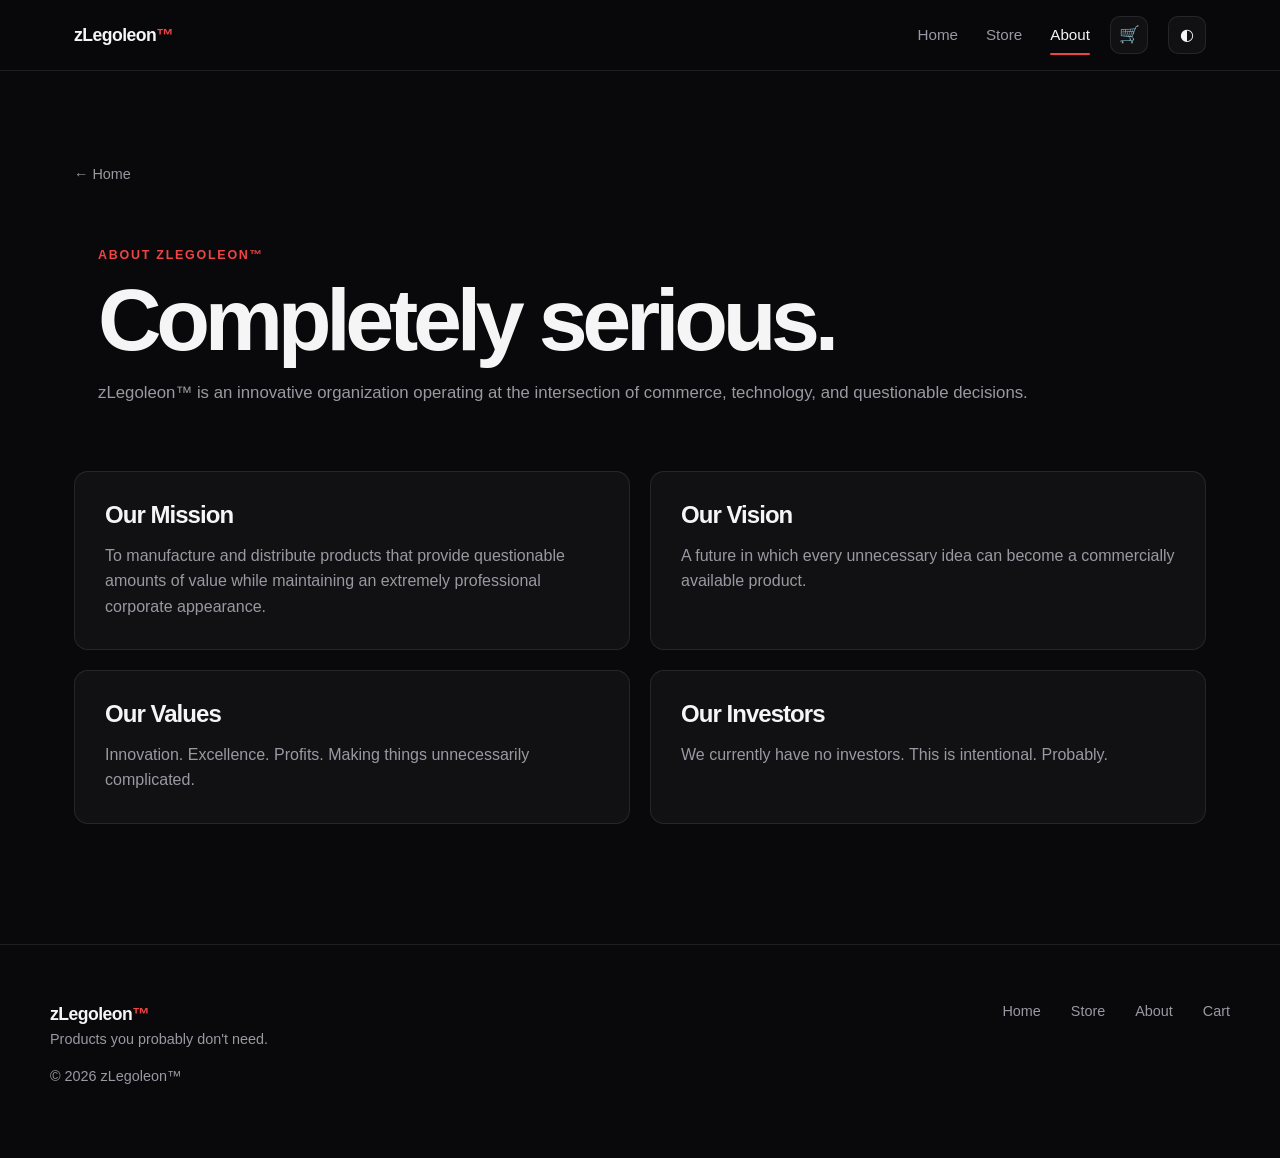
==== about/index.html @ 4380695a "uhhhh stuff" ====
<!DOCTYPE html>
<html lang="en">

<head>

    <meta charset="UTF-8">

    <meta
            name="viewport"
            content="width=device-width, initial-scale=1.0"
    >

    <title>About — zLegoleon™</title>

    <link
            rel="stylesheet"
            href="../style.css"
    >

</head>


<body>

<!-- Central navigation -->
<div id="site-nav"></div>


<main class="page">

    <a
            href="../"
            class="back-link"
    >
        ← Home
    </a>


    <header class="page-header">

        <p class="eyebrow">
            About zLegoleon™
        </p>

        <h1>
            Completely serious.
        </h1>

        <p class="page-description">
            zLegoleon™ is an innovative organization
            operating at the intersection of commerce,
            technology, and questionable decisions.
        </p>

    </header>


    <div class="about-grid">


        <div class="about-card">

            <h2>
                Our Mission
            </h2>

            <p>
                To manufacture and distribute products
                that provide questionable amounts of value
                while maintaining an extremely professional
                corporate appearance.
            </p>

        </div>


        <div class="about-card">

            <h2>
                Our Vision
            </h2>

            <p>
                A future in which every unnecessary idea
                can become a commercially available product.
            </p>

        </div>


        <div class="about-card">

            <h2>
                Our Values
            </h2>

            <p>
                Innovation. Excellence. Profits.
                Making things unnecessarily complicated.
            </p>

        </div>


        <div class="about-card">

            <h2>
                Our Investors
            </h2>

            <p>
                We currently have no investors.
                This is intentional.
                Probably.
            </p>

        </div>


    </div>

</main>


<!-- Central footer -->
<div id="site-footer"></div>


<script src="../script.js"></script>
<script src="../products.js"></script>
<script src="../store.js"></script>

</body>
</html>
---- style.css ----
/* =========================================================
    ZLEGOLEON™ GLOBAL STYLES
    ========================================================= */

 :root {
     --background: #09090b;
     --surface: #111113;
     --surface-light: #19191d;

     --text: #f5f5f5;
     --muted: #9999a3;

     --border: rgba(255, 255, 255, 0.09);

     --accent: #ef4444;
     --accent-light: #f87171;
     --accent-dark: #b91c1c;

     --accent-glow: rgba(239, 68, 68, 0.16);

     --nav-background: rgba(9, 9, 11, 0.82);

     --max-width: 1180px;

     --radius-small: 8px;
     --radius-medium: 14px;
     --radius-large: 22px;
 }


 /* LIGHT MODE */

 body.light {
     --background: #f7f7f8;
     --surface: #ffffff;
     --surface-light: #eeeeef;

     --text: #111113;
     --muted: #66666e;

     --border: rgba(0, 0, 0, 0.1);

     --nav-background: rgba(247, 247, 248, 0.86);
 }


 /* RESET */

 * {
     box-sizing: border-box;
 }

 html {
     scroll-behavior: smooth;
 }

 body {
     margin: 0;

     background: var(--background);
     color: var(--text);

     font-family:
         -apple-system,
         BlinkMacSystemFont,
         "Segoe UI",
         Roboto,
         Helvetica,
         Arial,
         sans-serif;

     line-height: 1.6;

     transition:
         background 0.2s ease,
         color 0.2s ease;
 }

 a {
     color: inherit;
     text-decoration: none;
 }

 button,
 input {
     font: inherit;
 }


 /* =========================================================
    NAVIGATION
    ========================================================= */

 .navbar {
     position: sticky;
     top: 0;
     z-index: 1000;

     background: var(--nav-background);

     backdrop-filter: blur(16px);
     -webkit-backdrop-filter: blur(16px);

     border-bottom: 1px solid var(--border);
 }

 .nav-container {
     max-width: var(--max-width);
     height: 70px;

     margin: auto;
     padding: 0 24px;

     display: flex;
     align-items: center;
     justify-content: space-between;
 }

 .logo {
     font-size: 1.1rem;
     font-weight: 800;
     letter-spacing: -0.03em;
 }

 .logo span {
     color: var(--accent);
 }

 .nav-right {
     display: flex;
     align-items: center;
     gap: 20px;
 }

 .nav-links {
     display: flex;
     align-items: center;
     gap: 28px;
 }

 .nav-links a {
     position: relative;

     color: var(--muted);

     font-size: 0.95rem;
     font-weight: 500;

     transition: color 0.2s ease;
 }

 .nav-links a:hover {
     color: var(--text);
 }

 .nav-links a.active {
     color: var(--text);
 }

 .nav-links a.active::after {
     content: "";

     position: absolute;
     left: 0;
     right: 0;
     bottom: -8px;

     height: 2px;

     background: var(--accent);
     border-radius: 999px;
 }


 /* CART */

 .cart-button {
     position: relative;

     width: 38px;
     height: 38px;

     display: flex;
     align-items: center;
     justify-content: center;

     border: 1px solid var(--border);
     border-radius: 10px;

     background: var(--surface);

     font-size: 1.05rem;

     transition:
         border-color 0.2s ease,
         transform 0.2s ease;
 }

 .cart-button:hover {
     border-color: var(--accent);
     transform: translateY(-1px);
 }

 .cart-count {
     position: absolute;

     top: -6px;
     right: -6px;

     min-width: 18px;
     height: 18px;

     padding: 0 5px;

     display: flex;
     align-items: center;
     justify-content: center;

     background: var(--accent);
     color: white;

     border-radius: 999px;

     font-size: 0.68rem;
     font-weight: 800;
 }

 .cart-count.hidden {
     display: none;
 }


 /* THEME */

 .theme-button {
     width: 38px;
     height: 38px;

     display: flex;
     align-items: center;
     justify-content: center;

     border: 1px solid var(--border);
     border-radius: 10px;

     background: var(--surface);
     color: var(--text);

     cursor: pointer;

     transition:
         border-color 0.2s ease,
         transform 0.2s ease;
 }

 .theme-button:hover {
     border-color: var(--accent);
     transform: translateY(-1px);
 }


 /* MOBILE MENU */

 .menu-button {
     display: none;

     width: 38px;
     height: 38px;

     border: 1px solid var(--border);
     border-radius: 10px;

     background: var(--surface);
     color: var(--text);

     cursor: pointer;
 }


 /* =========================================================
    GENERAL
    ========================================================= */

 main {
     min-height: 70vh;
 }

 .section {
     max-width: var(--max-width);

     margin: auto;
     padding: 110px 24px;
 }

 .eyebrow {
     margin: 0 0 12px;

     color: var(--accent);

     font-size: 0.78rem;
     font-weight: 800;

     text-transform: uppercase;
     letter-spacing: 0.14em;
 }

 h1,
 h2,
 h3,
 p {
     margin-top: 0;
 }

 h2 {
     margin-bottom: 0;

     font-size: clamp(2rem, 4vw, 3.2rem);

     line-height: 1.05;
     letter-spacing: -0.04em;
 }

 .text-link {
     color: var(--accent-light);

     font-weight: 600;

     transition: color 0.2s ease;
 }

 .text-link:hover {
     color: var(--accent);
 }


 /* =========================================================
    BUTTONS
    ========================================================= */

 .button {
     display: inline-flex;
     align-items: center;
     justify-content: center;

     min-height: 46px;

     padding: 0 22px;

     border-radius: 10px;

     font-size: 0.92rem;
     font-weight: 700;

     transition:
         transform 0.2s ease,
         background 0.2s ease,
         border-color 0.2s ease;
 }

 .button:hover {
     transform: translateY(-2px);
 }

 .button-primary {
     background: var(--accent);
     color: white;
 }

 .button-primary:hover {
     background: var(--accent-light);
 }

 .button-secondary {
     border: 1px solid var(--border);
     background: var(--surface);
 }

 .button-secondary:hover {
     border-color: var(--accent);
 }


 /* =========================================================
    HOMEPAGE HERO
    ========================================================= */

 .hero {
     min-height: 650px;

     display: flex;
     align-items: center;

     border-bottom: 1px solid var(--border);

     background:
         radial-gradient(
             circle at 75% 35%,
             var(--accent-glow),
             transparent 35%
         );
 }

 .hero-content {
     width: min(var(--max-width), 100%);

     margin: auto;
     padding: 100px 24px;
 }

 .hero h1 {
     max-width: 800px;

     margin: 0 0 28px;

     font-size: clamp(3.5rem, 8vw, 7rem);

     line-height: 0.95;
     letter-spacing: -0.065em;
 }

 .hero h1 span {
     color: var(--accent);
 }

 .hero-description {
     max-width: 600px;

     margin-bottom: 34px;

     color: var(--muted);

     font-size: 1.1rem;
 }

 .hero-buttons {
     display: flex;
     gap: 12px;
     flex-wrap: wrap;
 }


 /* =========================================================
    SECTION HEADERS
    ========================================================= */

 .section-header {
     margin-bottom: 45px;

     display: flex;
     align-items: end;
     justify-content: space-between;
     gap: 30px;
 }


 /* =========================================================
    PRODUCT CARDS
    ========================================================= */

 .product-grid {
     display: grid;

     grid-template-columns:
         repeat(2, minmax(0, 1fr));

     gap: 22px;
 }

 .product-card {
     overflow: hidden;

     border: 1px solid var(--border);
     border-radius: var(--radius-large);

     background: var(--surface);

     transition:
         transform 0.25s ease,
         border-color 0.25s ease;
 }

 .product-card:hover {
     transform: translateY(-5px);
     border-color: rgba(239, 68, 68, 0.4);
 }

 .product-card-image {
     height: 330px;

     display: flex;
     align-items: center;
     justify-content: center;

     padding: 35px;

     background: var(--surface-light);
 }

 .product-card-image img {
     width: 100%;
     height: 100%;

     object-fit: contain;
 }

 .product-card-image.placeholder {
     color: var(--muted);

     font-size: 5rem;
     font-weight: 800;
 }

 .product-card-content {
     padding: 26px;
 }

 .product-category {
     margin-bottom: 8px;

     color: var(--accent);

     font-size: 0.75rem;
     font-weight: 800;

     text-transform: uppercase;
     letter-spacing: 0.1em;
 }

 .product-card h3 {
     margin-bottom: 10px;

     font-size: 1.45rem;
     letter-spacing: -0.025em;
 }

 .product-card p:not(.product-category) {
     margin-bottom: 25px;

     color: var(--muted);
 }

 .product-card-bottom {
     display: flex;
     align-items: center;
     justify-content: space-between;
 }

 .product-price-small {
     font-weight: 800;
 }

 .product-arrow {
     color: var(--accent);

     font-size: 1.3rem;
 }

 .product-card-disabled {
     opacity: 0.65;
 }

 .product-card-disabled:hover {
     transform: none;
 }


 /* =========================================================
    CTA
    ========================================================= */

 .cta-section {
     margin: 0 24px;

     padding: 110px 30px;

     border: 1px solid var(--border);
     border-radius: var(--radius-large);

     background:
         radial-gradient(
             circle at center,
             var(--accent-glow),
             transparent 55%
         );

     text-align: center;
 }

 .cta-content {
     max-width: 700px;
     margin: auto;
 }

 .cta-content h2 {
     margin-bottom: 22px;
 }

 .cta-content > p:not(.eyebrow) {
     margin-bottom: 30px;

     color: var(--muted);
 }


 /* =========================================================
    INFO
    ========================================================= */

 .info-section {
     padding-top: 160px;
     padding-bottom: 160px;
 }

 .info-grid {
     display: grid;

     grid-template-columns:
         1fr 1fr;

     gap: 80px;
 }

 .info-text {
     color: var(--muted);

     font-size: 1.05rem;
 }

 .info-text p {
     margin-bottom: 25px;
 }


 /* =========================================================
    FOOTER
    ========================================================= */

 .footer {
     border-top: 1px solid var(--border);

     padding: 55px 24px;
 }

 .footer-container {
     max-width: var(--max-width);

     margin: auto;

     display: flex;
     justify-content: space-between;
     gap: 40px;
 }

 .footer-brand {
     max-width: 350px;
 }

 .footer-brand p {
     color: var(--muted);
     font-size: 0.9rem;
 }

 .footer-links {
     display: flex;
     gap: 30px;
 }

 .footer-links a {
     color: var(--muted);
     font-size: 0.9rem;
 }

 .footer-links a:hover {
     color: var(--text);
 }


 /* =========================================================
    GENERIC SUBPAGES
    ========================================================= */

 .page {
     max-width: var(--max-width);

     margin: auto;

     padding: 90px 24px 120px;
 }

 .page-header {
     max-width: 750px;

     margin-bottom: 65px;
 }

 .page-header h1 {
     margin-bottom: 18px;

     font-size: clamp(3rem, 7vw, 5.5rem);

     line-height: 0.95;
     letter-spacing: -0.06em;
 }

 .page-description {
     color: var(--muted);

     font-size: 1.05rem;
 }

 .back-link {
     display: inline-block;

     margin-bottom: 30px;

     color: var(--muted);
     font-size: 0.9rem;
 }

 .back-link:hover {
     color: var(--text);
 }


 /* =========================================================
    STORE
    ========================================================= */

 .store-section {
     margin-bottom: 90px;
 }

 .store-section-header {
     margin-bottom: 35px;
 }

 .store-section-header h2 {
     font-size: 2rem;
 }


 /* =========================================================
    PRODUCT PAGE
    ========================================================= */

 .product-page {
     max-width: var(--max-width);

     margin: auto;

     padding: 70px 24px 120px;
 }

 .product-layout {
     display: grid;

     grid-template-columns:
         minmax(0, 1.1fr)
         minmax(0, 0.9fr);

     gap: 70px;

     align-items: start;
 }

 .product-main-image {
     min-height: 560px;

     display: flex;
     align-items: center;
     justify-content: center;

     padding: 50px;

     border: 1px solid var(--border);
     border-radius: var(--radius-large);

     background: var(--surface);
 }

 .product-main-image img {
     width: 100%;
     height: 100%;

     max-height: 500px;

     object-fit: contain;
 }

 .product-image-placeholder {
     color: var(--muted);

     font-size: 4rem;
     font-weight: 800;
 }

 .product-details h1 {
     margin-bottom: 15px;

     font-size: clamp(2.8rem, 6vw, 5rem);

     line-height: 0.95;
     letter-spacing: -0.06em;
 }

 .product-description {
     margin-bottom: 25px;

     color: var(--muted);
 }

 .product-price {
     margin-bottom: 35px;

     font-size: 1.7rem;
     font-weight: 800;
 }

 .purchase-box {
     padding: 22px;

     border: 1px solid var(--border);
     border-radius: var(--radius-medium);

     background: var(--surface);
 }

 .quantity-label {
     display: block;

     margin-bottom: 10px;

     font-size: 0.8rem;
     font-weight: 700;

     text-transform: uppercase;
     letter-spacing: 0.08em;
 }

 .quantity-control {
     display: flex;

     width: fit-content;

     margin-bottom: 15px;

     border: 1px solid var(--border);
     border-radius: 9px;

     overflow: hidden;
 }

 .quantity-control button {
     width: 40px;
     height: 40px;

     border: 0;

     background: var(--surface-light);
     color: var(--text);

     cursor: pointer;
 }

 .quantity-control button:hover {
     background: var(--accent);
     color: white;
 }

 .quantity-control span {
     min-width: 45px;

     display: flex;
     align-items: center;
     justify-content: center;

     font-weight: 700;
 }

 .add-cart-button {
     width: 100%;

     min-height: 48px;

     border: 0;
     border-radius: 9px;

     background: var(--accent);
     color: white;

     font-weight: 800;

     cursor: pointer;

     transition:
         background 0.2s ease,
         transform 0.2s ease;
 }

 .add-cart-button:hover {
     background: var(--accent-light);
     transform: translateY(-1px);
 }

 .cart-message {
     min-height: 22px;

     margin-top: 12px;

     color: var(--accent-light);

     font-size: 0.85rem;
     text-align: center;
 }

 .product-meta {
     margin-top: 35px;

     padding-top: 25px;

     border-top: 1px solid var(--border);

     color: var(--muted);

     font-size: 0.85rem;
 }


 /* =========================================================
    CART
    ========================================================= */

 .cart-page {
     max-width: var(--max-width);

     margin: auto;

     padding: 80px 24px 120px;
 }

 .cart-layout {
     display: grid;

     grid-template-columns:
         minmax(0, 1fr)
         350px;

     gap: 30px;

     align-items: start;
 }

 .cart-items {
     display: flex;
     flex-direction: column;

     gap: 15px;
 }

 .cart-item {
     display: grid;

     grid-template-columns: 100px 1fr auto;

     gap: 20px;

     align-items: center;

     padding: 18px;

     border: 1px solid var(--border);
     border-radius: var(--radius-medium);

     background: var(--surface);
 }

 .cart-item-image {
     width: 100px;
     height: 100px;

     padding: 10px;

     border-radius: 10px;

     background: var(--surface-light);
 }

 .cart-item-image img {
     width: 100%;
     height: 100%;

     object-fit: contain;
 }

 .cart-item-info h3 {
     margin-bottom: 5px;
 }

 .cart-item-info p {
     margin: 0;

     color: var(--muted);
     font-size: 0.85rem;
 }

 .cart-quantity {
     display: flex;
     align-items: center;

     gap: 8px;

     margin-top: 12px;
 }

 .cart-quantity button {
     width: 28px;
     height: 28px;

     border: 1px solid var(--border);
     border-radius: 6px;

     background: var(--surface-light);
     color: var(--text);

     cursor: pointer;
 }

 .remove-item {
     margin-top: 8px;

     border: 0;

     background: none;
     color: var(--muted);

     font-size: 0.8rem;

     cursor: pointer;
 }

 .remove-item:hover {
     color: var(--accent);
 }

 .cart-item-total {
     font-weight: 800;
 }


 /* CART SUMMARY */

 .cart-summary {
     position: sticky;
     top: 95px;

     padding: 25px;

     border: 1px solid var(--border);
     border-radius: var(--radius-medium);

     background: var(--surface);
 }

 .cart-summary h2 {
     margin-bottom: 25px;

     font-size: 1.5rem;
 }

 .summary-row {
     display: flex;
     justify-content: space-between;

     margin-bottom: 12px;

     color: var(--muted);
 }

 .summary-total {
     display: flex;
     justify-content: space-between;

     margin-top: 20px;
     padding-top: 20px;

     border-top: 1px solid var(--border);

     font-size: 1.15rem;
     font-weight: 800;
 }

 .checkout-button {
     width: 100%;

     margin-top: 25px;

     min-height: 48px;

     border: 0;
     border-radius: 9px;

     background: var(--accent);
     color: white;

     font-weight: 800;

     cursor: pointer;
 }

 .checkout-button:hover {
     background: var(--accent-light);
 }

 .empty-cart {
     padding: 70px 20px;

     border: 1px dashed var(--border);
     border-radius: var(--radius-medium);

     color: var(--muted);

     text-align: center;
 }


 /* =========================================================
    PAYMENT MODAL
    ========================================================= */

 .payment-overlay {
     position: fixed;

     inset: 0;
     z-index: 2000;

     display: none;
     align-items: center;
     justify-content: center;

     padding: 20px;

     background: rgba(0, 0, 0, 0.7);

     backdrop-filter: blur(8px);
 }

 .payment-overlay.open {
     display: flex;
 }

 .payment-modal {
     width: min(500px, 100%);

     max-height: 90vh;

     overflow-y: auto;

     border: 1px solid var(--border);
     border-radius: var(--radius-large);

     background: var(--surface);

     box-shadow: 0 30px 80px rgba(0, 0, 0, 0.4);
 }

 .payment-header {
     display: flex;
     align-items: center;
     justify-content: space-between;

     padding: 22px;

     border-bottom: 1px solid var(--border);
 }

 .payment-header h2 {
     font-size: 1.4rem;
 }

 .close-payment {
     width: 34px;
     height: 34px;

     border: 1px solid var(--border);
     border-radius: 8px;

     background: var(--surface-light);
     color: var(--text);

     cursor: pointer;
 }

 .payment-body {
     padding: 25px;
 }

 .payment-security {
     margin-bottom: 25px;
     padding: 12px;

     border: 1px solid var(--border);
     border-radius: 8px;

     color: var(--muted);

     font-size: 0.8rem;
 }

 .payment-form {
     display: flex;
     flex-direction: column;

     gap: 16px;
 }

 .payment-field {
     display: flex;
     flex-direction: column;

     gap: 6px;
 }

 .payment-field label {
     font-size: 0.8rem;
     font-weight: 700;
 }

 .payment-field input {
     width: 100%;

     height: 44px;

     padding: 0 12px;

     border: 1px solid var(--border);
     border-radius: 8px;

     outline: none;

     background: var(--surface-light);
     color: var(--text);
 }

 .payment-field input:focus {
     border-color: var(--accent);
 }

 .payment-row {
     display: grid;
     grid-template-columns: 1fr 1fr;

     gap: 12px;
 }

 .payment-submit {
     margin-top: 8px;

     min-height: 48px;

     border: 0;
     border-radius: 9px;

     background: var(--accent);
     color: white;

     font-weight: 800;

     cursor: pointer;
 }

 .payment-submit:hover {
     background: var(--accent-light);
 }


 /* =========================================================
    ABOUT
    ========================================================= */

 .about-grid {
     display: grid;

     grid-template-columns:
         repeat(2, minmax(0, 1fr));

     gap: 20px;
 }

 .about-card {
     padding: 30px;

     border: 1px solid var(--border);
     border-radius: var(--radius-medium);

     background: var(--surface);
 }

 .about-card h2 {
     margin-bottom: 15px;

     font-size: 1.5rem;
 }

 .about-card p {
     margin-bottom: 0;

     color: var(--muted);
 }


 /* =========================================================
    MOBILE
    ========================================================= */

 @media (max-width: 800px) {

     .nav-container {
         height: 62px;
     }

     .nav-links {
         position: absolute;

         top: 62px;
         left: 0;
         right: 0;

         display: none;
         flex-direction: column;
         align-items: stretch;

         padding: 15px 24px 25px;

         border-bottom: 1px solid var(--border);

         background: var(--background);
     }

     .nav-links.open {
         display: flex;
     }

     .nav-links a {
         padding: 10px 0;
     }

     .nav-links a.active::after {
         display: none;
     }

     .menu-button {
         display: flex;
         align-items: center;
         justify-content: center;
     }

     .nav-right {
         gap: 8px;
     }

     .hero {
         min-height: 560px;
     }

     .hero-content {
         padding-top: 80px;
         padding-bottom: 80px;
     }

     .hero h1 {
         font-size: clamp(3rem, 15vw, 5rem);
     }

     .section {
         padding-top: 80px;
         padding-bottom: 80px;
     }

     .section-header {
         align-items: start;
         flex-direction: column;
     }

     .product-grid {
         grid-template-columns: 1fr;
     }

     .info-grid {
         grid-template-columns: 1fr;
         gap: 35px;
     }

     .cta-section {
         margin: 0 14px;
         padding: 80px 22px;
     }

     .footer-container {
         flex-direction: column;
     }

     .footer-links {
         flex-wrap: wrap;
     }

     .product-layout {
         grid-template-columns: 1fr;
         gap: 40px;
     }

     .product-main-image {
         min-height: 350px;
     }

     .cart-layout {
         grid-template-columns: 1fr;
     }

     .cart-summary {
         position: static;
     }

     .cart-item {
         grid-template-columns: 75px 1fr;
     }

     .cart-item-image {
         width: 75px;
         height: 75px;
     }

     .cart-item-total {
         grid-column: 2;
     }

     .about-grid {
         grid-template-columns: 1fr;
     }
 }


/* =========================================================
   SUBPAGE HEADER ALIGNMENT
   ========================================================= */

/*
   Keep Store / Cart headings aligned with the page content,
   while giving them a little more breathing room from the top.
*/

.page-header {
    width: 100%;
    max-width: var(--max-width);

    margin-left: auto;
    margin-right: auto;

    padding-left: 24px;
    padding-right: 24px;
    padding-top: 30px;

    margin-bottom: 65px;
}


@media (max-width: 800px) {

    .page-header {
        padding-left: 20px;
        padding-right: 20px;
        padding-top: 20px;

        margin-bottom: 45px;
    }

}


@media (max-width: 500px) {

    .page-header {
        padding-left: 16px;
        padding-right: 16px;
    }

}

/* =========================================================
   FINAL CART BUTTON FIXES
   ========================================================= */

.checkout-button,
.cart-checkout-button {
    appearance: none;
    -webkit-appearance: none;
    border: 0 !important;
    outline: 0;
    box-shadow: none;
}

.checkout-button:focus,
.checkout-button:focus-visible,
.cart-checkout-button:focus,
.cart-checkout-button:focus-visible {
    outline: 0;
    box-shadow: none;
}

.remove-item {
    align-self: center;
    width: auto;
    min-width: 0;
    margin-top: 0;
    padding: 0;
    white-space: nowrap;
    line-height: 28px;
}
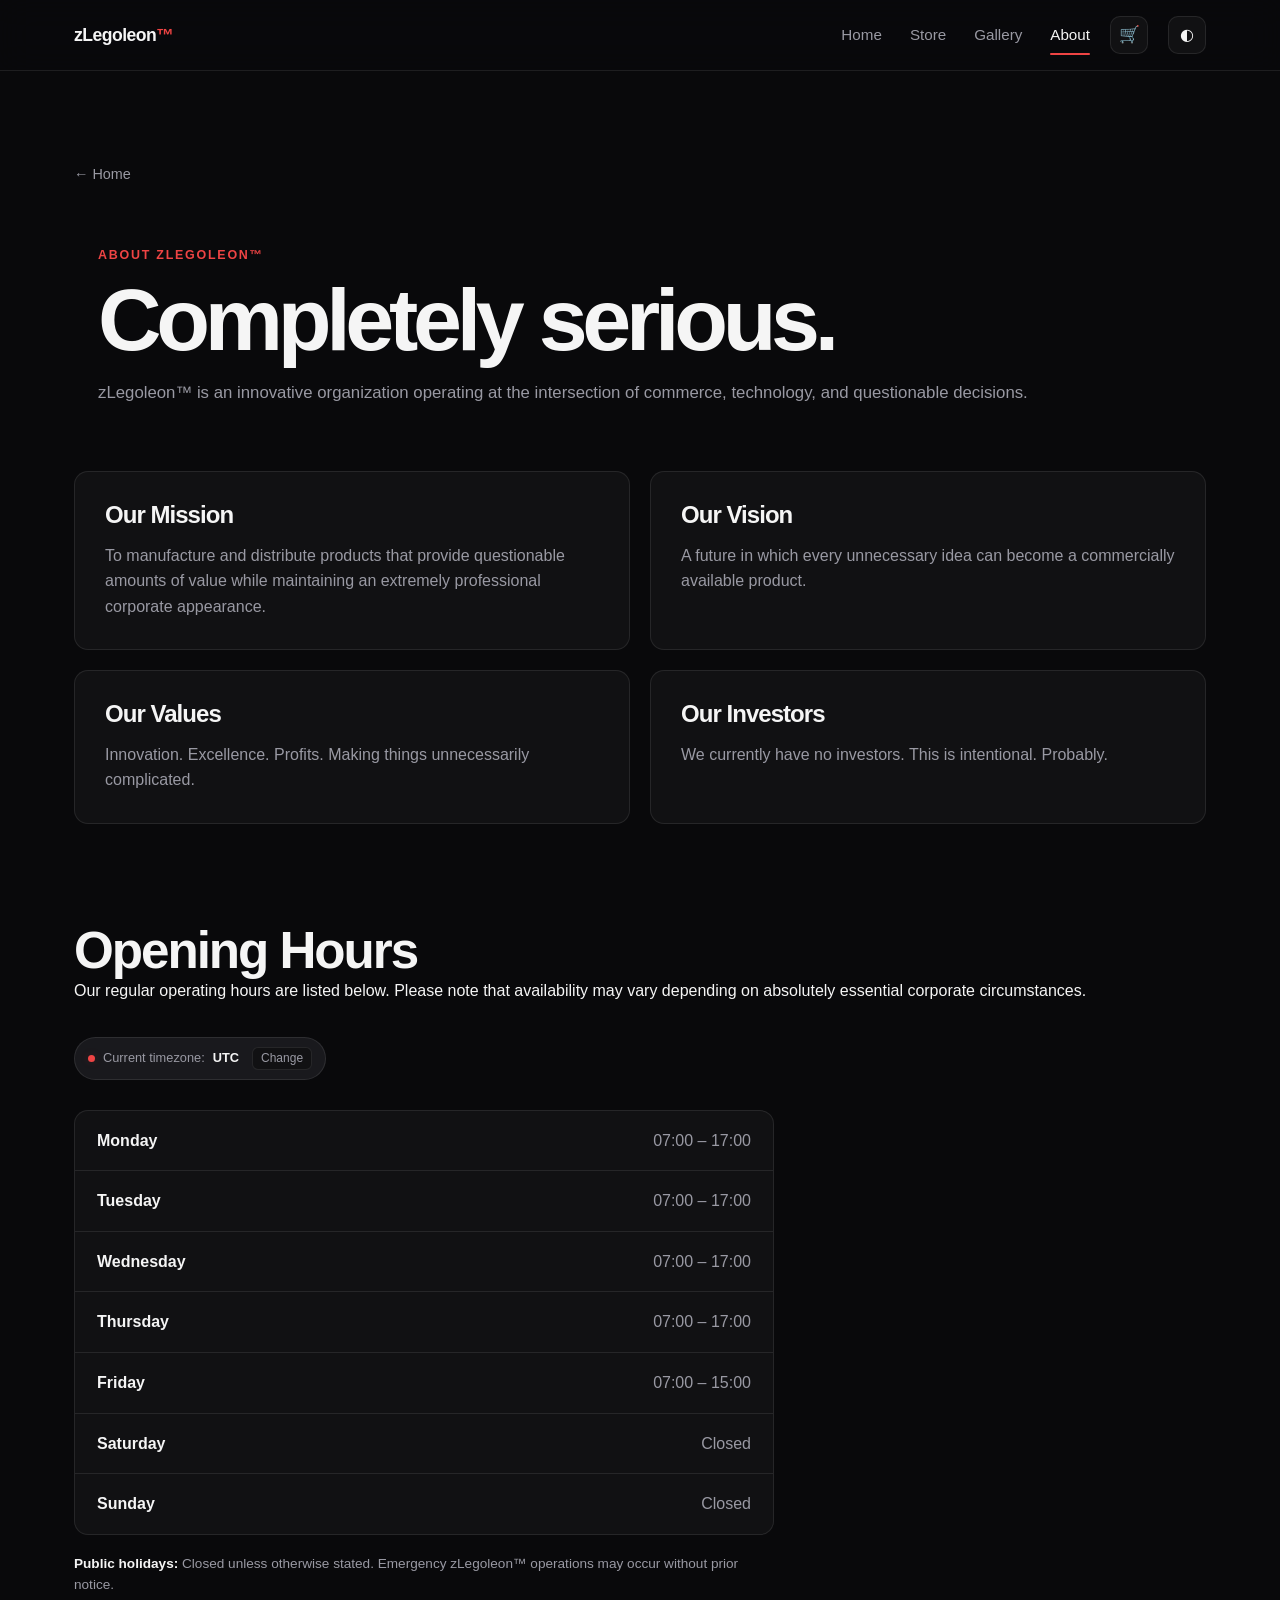
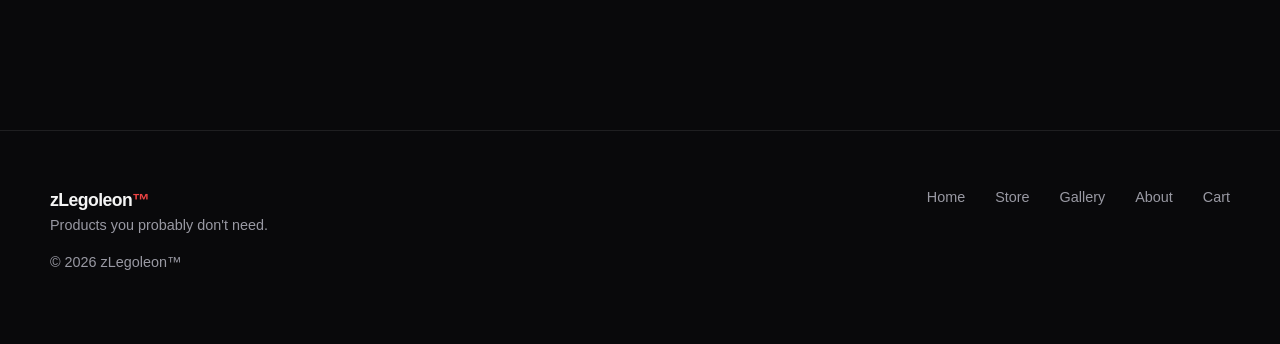
==== commit acc97e89: "update opening hours & fixing bugs that appeared from it" ====
--- a/about/index.html
+++ b/about/index.html
@@ -22,11 +22,13 @@
 
 <body>
 
+
 <!-- Central navigation -->
 <div id="site-nav"></div>
 
 
 <main class="page">
+
 
     <a
             href="../"
@@ -36,6 +38,10 @@
     </a>
 
 
+    <!-- =========================
+         PAGE HEADER
+         ========================= -->
+
     <header class="page-header">
 
         <p class="eyebrow">
@@ -54,6 +60,10 @@
 
     </header>
 
+
+    <!-- =========================
+         ABOUT CARDS
+         ========================= -->
 
     <div class="about-grid">
 
@@ -119,16 +129,919 @@
 
     </div>
 
+
+    <!-- =========================
+         OPENING HOURS
+         ========================= -->
+
+    <section class="about-section">
+
+
+        <div class="about-section-header">
+
+            <h2>
+                Opening Hours
+            </h2>
+
+            <p>
+                Our regular operating hours are listed below.
+                Please note that availability may vary depending
+                on absolutely essential corporate circumstances.
+            </p>
+
+
+            <div class="timezone-display">
+
+                <span class="timezone-dot"></span>
+
+                <span>
+                    Current timezone:
+                </span>
+
+                <strong id="userTimezone">
+                    Detecting...
+                </strong>
+
+                <button
+                        type="button"
+                        class="timezone-change"
+                        id="changeTimezone"
+                >
+                    Change
+                </button>
+
+            </div>
+
+
+        </div>
+
+
+        <!-- JavaScript fills this -->
+        <div
+                class="opening-hours"
+                id="openingHours"
+        ></div>
+
+
+        <p class="opening-hours-note">
+
+            <strong>
+                Public holidays:
+            </strong>
+
+            Closed unless otherwise stated.
+
+            Emergency zLegoleon™ operations may occur
+            without prior notice.
+
+        </p>
+
+
+    </section>
+
+
 </main>
+
+
+<!-- =========================
+     TIMEZONE MODAL
+     ========================= -->
+
+<div
+        class="timezone-modal"
+        id="timezoneModal"
+        aria-hidden="true"
+>
+
+
+    <div
+            class="timezone-modal-content"
+            role="dialog"
+            aria-modal="true"
+            aria-labelledby="timezoneModalTitle"
+    >
+
+
+        <div class="timezone-modal-header">
+
+            <h3 id="timezoneModalTitle">
+                Choose timezone
+            </h3>
+
+            <button
+                    type="button"
+                    id="closeTimezoneModal"
+                    class="timezone-modal-close"
+                    aria-label="Close"
+            >
+                ✕
+            </button>
+
+        </div>
+
+
+        <p>
+            Opening hours are stored in the company's
+            timezone and converted to your selected timezone.
+        </p>
+
+
+        <select id="timezoneSelect">
+
+            <option value="auto">
+                Automatic
+            </option>
+
+            <option value="Europe/Berlin">
+                Europe/Berlin
+            </option>
+
+            <option value="Europe/London">
+                Europe/London
+            </option>
+
+            <option value="America/New_York">
+                America/New_York
+            </option>
+
+            <option value="America/Chicago">
+                America/Chicago
+            </option>
+
+            <option value="America/Denver">
+                America/Denver
+            </option>
+
+            <option value="America/Los_Angeles">
+                America/Los_Angeles
+            </option>
+
+            <option value="Asia/Tokyo">
+                Asia/Tokyo
+            </option>
+
+            <option value="Asia/Shanghai">
+                Asia/Shanghai
+            </option>
+
+            <option value="Asia/Kolkata">
+                Asia/Kolkata
+            </option>
+
+            <option value="Australia/Sydney">
+                Australia/Sydney
+            </option>
+
+            <option value="UTC">
+                UTC
+            </option>
+
+        </select>
+
+
+        <button
+                type="button"
+                class="button button-primary"
+                id="saveTimezone"
+        >
+            Apply timezone
+        </button>
+
+
+    </div>
+
+</div>
 
 
 <!-- Central footer -->
 <div id="site-footer"></div>
 
 
+<!-- Global site scripts -->
 <script src="../script.js"></script>
 <script src="../products.js"></script>
 <script src="../store.js"></script>
 
+
+<!-- =========================
+     ABOUT PAGE JAVASCRIPT
+     ========================= -->
+
+<script>
+
+
+    /* =========================================================
+       COMPANY OPENING HOURS
+       ========================================================= */
+
+    /*
+        IMPORTANT:
+
+        These times are entered in the company's timezone.
+
+        Change this timezone if zLegoleon™ ever moves
+        headquarters for extremely legitimate reasons.
+    */
+
+    const OPENING_HOURS = {
+
+        timezone: "Europe/Berlin",
+
+        monday: [
+            "08:00",
+            "18:00"
+        ],
+
+        tuesday: [
+            "08:00",
+            "18:00"
+        ],
+
+        wednesday: [
+            "08:00",
+            "18:00"
+        ],
+
+        thursday: [
+            "08:00",
+            "18:00"
+        ],
+
+        friday: [
+            "08:00",
+            "16:00"
+        ],
+
+        saturday: null,
+
+        sunday: null
+
+    };
+
+
+    /* =========================================================
+       SETTINGS
+       ========================================================= */
+
+    const TIMEZONE_STORAGE_KEY =
+        "zlegoleon-timezone";
+
+
+    /* =========================================================
+       TIMEZONE DETECTION
+       ========================================================= */
+
+    function getAutomaticTimezone() {
+
+        return (
+            Intl.DateTimeFormat()
+                .resolvedOptions()
+                .timeZone
+            || "UTC"
+        );
+
+    }
+
+
+    function getUserTimezone() {
+
+        const savedTimezone =
+            localStorage.getItem(
+                TIMEZONE_STORAGE_KEY
+            );
+
+        if (savedTimezone) {
+            return savedTimezone;
+        }
+
+        return getAutomaticTimezone();
+
+    }
+
+
+    /* =========================================================
+       TIMEZONE DISPLAY NAME
+       ========================================================= */
+
+    function getTimezoneName(timezone) {
+
+        /*
+            Turn something like:
+
+            Europe/Berlin
+
+            into:
+
+            Europe/Berlin
+
+            We intentionally keep the IANA name because
+            it is unambiguous and useful.
+        */
+
+        return timezone || "UTC";
+
+    }
+
+
+    /* =========================================================
+       CONVERT A LOCAL TIME IN ONE TIMEZONE
+       TO A LOCAL TIME IN ANOTHER TIMEZONE
+       ========================================================= */
+
+    function convertTime(
+        year,
+        month,
+        day,
+        time,
+        sourceTimezone,
+        targetTimezone
+    ) {
+
+
+        const [
+            hours,
+            minutes
+        ] = time
+            .split(":")
+            .map(Number);
+
+
+        /*
+            Start with a rough UTC guess.
+        */
+
+        let timestamp =
+            Date.UTC(
+                year,
+                month,
+                day,
+                hours,
+                minutes
+            );
+
+
+        /*
+            Correct the timestamp using the source
+            timezone's actual UTC offset.
+
+            Running this a couple of times handles
+            daylight-saving-time offsets correctly.
+        */
+
+        for (let i = 0; i < 3; i++) {
+
+            const parts =
+                new Intl.DateTimeFormat(
+                    "en-US",
+                    {
+                        timeZone: sourceTimezone,
+                        year: "numeric",
+                        month: "2-digit",
+                        day: "2-digit",
+                        hour: "2-digit",
+                        minute: "2-digit",
+                        hourCycle: "h23"
+                    }
+                )
+                .formatToParts(
+                    new Date(timestamp)
+                );
+
+
+            const getPart = type =>
+                Number(
+                    parts.find(
+                        part =>
+                            part.type === type
+                    )?.value
+                );
+
+
+            const actualYear =
+                getPart("year");
+
+            const actualMonth =
+                getPart("month") - 1;
+
+            const actualDay =
+                getPart("day");
+
+            const actualHour =
+                getPart("hour");
+
+            const actualMinute =
+                getPart("minute");
+
+
+            const actualTimestamp =
+                Date.UTC(
+                    actualYear,
+                    actualMonth,
+                    actualDay,
+                    actualHour,
+                    actualMinute
+                );
+
+
+            const desiredTimestamp =
+                Date.UTC(
+                    year,
+                    month,
+                    day,
+                    hours,
+                    minutes
+                );
+
+
+            timestamp +=
+                desiredTimestamp -
+                actualTimestamp;
+
+        }
+
+
+        /*
+            Now format the resulting instant
+            in the visitor's timezone.
+        */
+
+        const formatted =
+            new Intl.DateTimeFormat(
+                "en-US",
+                {
+                    timeZone: targetTimezone,
+                    weekday: "short",
+                    hour: "2-digit",
+                    minute: "2-digit",
+                    hourCycle: "h23"
+                }
+            )
+            .formatToParts(
+                new Date(timestamp)
+            );
+
+
+        const weekday =
+            formatted.find(
+                part =>
+                    part.type === "weekday"
+            )?.value;
+
+
+        const hour =
+            formatted.find(
+                part =>
+                    part.type === "hour"
+            )?.value;
+
+
+        const minute =
+            formatted.find(
+                part =>
+                    part.type === "minute"
+            )?.value;
+
+
+        return {
+            weekday,
+            time: `${hour}:${minute}`
+        };
+
+    }
+
+
+    /* =========================================================
+       FIND A REFERENCE DATE FOR EACH WEEKDAY
+       ========================================================= */
+
+    function getReferenceDate(dayIndex) {
+
+        /*
+            Use a week containing the current date.
+
+            This is important because timezone offsets can change
+            due to daylight saving time.
+        */
+
+        const now = new Date();
+
+        const currentDay =
+            now.getDay();
+
+        const difference =
+            dayIndex - currentDay;
+
+
+        const date =
+            new Date(now);
+
+        date.setDate(
+            date.getDate() + difference
+        );
+
+
+        return {
+
+            year: date.getFullYear(),
+
+            month: date.getMonth(),
+
+            day: date.getDate()
+
+        };
+
+    }
+
+
+    /* =========================================================
+       RENDER OPENING HOURS
+       ========================================================= */
+
+    function renderOpeningHours() {
+
+
+        const container =
+            document.querySelector(
+                "#openingHours"
+            );
+
+
+        if (!container) return;
+
+
+        const timezone =
+            getUserTimezone();
+
+
+        const days = [
+
+            {
+                key: "monday",
+                name: "Monday",
+                index: 1
+            },
+
+            {
+                key: "tuesday",
+                name: "Tuesday",
+                index: 2
+            },
+
+            {
+                key: "wednesday",
+                name: "Wednesday",
+                index: 3
+            },
+
+            {
+                key: "thursday",
+                name: "Thursday",
+                index: 4
+            },
+
+            {
+                key: "friday",
+                name: "Friday",
+                index: 5
+            },
+
+            {
+                key: "saturday",
+                name: "Saturday",
+                index: 6
+            },
+
+            {
+                key: "sunday",
+                name: "Sunday",
+                index: 0
+            }
+
+        ];
+
+
+        container.innerHTML = "";
+
+
+        days.forEach(day => {
+
+
+            const hours =
+                OPENING_HOURS[day.key];
+
+
+            const row =
+                document.createElement("div");
+
+            row.className =
+                "hours-row";
+
+
+            const dayElement =
+                document.createElement("span");
+
+            dayElement.textContent =
+                day.name;
+
+
+            const timeElement =
+                document.createElement("span");
+
+
+            if (!hours) {
+
+                timeElement.textContent =
+                    "Closed";
+
+            } else {
+
+
+                const date =
+                    getReferenceDate(
+                        day.index
+                    );
+
+
+                const opening =
+                    convertTime(
+                        date.year,
+                        date.month,
+                        date.day,
+                        hours[0],
+                        OPENING_HOURS.timezone,
+                        timezone
+                    );
+
+
+                const closing =
+                    convertTime(
+                        date.year,
+                        date.month,
+                        date.day,
+                        hours[1],
+                        OPENING_HOURS.timezone,
+                        timezone
+                    );
+
+
+                /*
+                    If the conversion crosses midnight,
+                    show the weekday of the closing time.
+
+                    Example:
+
+                    20:00 – Tue 02:00
+                */
+
+                const closingDisplay =
+                    closing.weekday !== opening.weekday
+                        ? `${closing.weekday} ${closing.time}`
+                        : closing.time;
+
+
+                timeElement.textContent =
+                    `${opening.time} – ${closingDisplay}`;
+
+            }
+
+
+            row.appendChild(
+                dayElement
+            );
+
+            row.appendChild(
+                timeElement
+            );
+
+
+            container.appendChild(
+                row
+            );
+
+        });
+
+    }
+
+
+    /* =========================================================
+       TIMEZONE DISPLAY
+       ========================================================= */
+
+    function updateTimezoneDisplay() {
+
+
+        const element =
+            document.querySelector(
+                "#userTimezone"
+            );
+
+
+        if (!element) return;
+
+
+        element.textContent =
+            getTimezoneName(
+                getUserTimezone()
+            );
+
+    }
+
+
+    /* =========================================================
+       MODAL ELEMENTS
+       ========================================================= */
+
+    const timezoneModal =
+        document.querySelector(
+            "#timezoneModal"
+        );
+
+
+    const changeTimezoneButton =
+        document.querySelector(
+            "#changeTimezone"
+        );
+
+
+    const closeTimezoneButton =
+        document.querySelector(
+            "#closeTimezoneModal"
+        );
+
+
+    const saveTimezoneButton =
+        document.querySelector(
+            "#saveTimezone"
+        );
+
+
+    const timezoneSelect =
+        document.querySelector(
+            "#timezoneSelect"
+        );
+
+
+    /* =========================================================
+       OPEN TIMEZONE MODAL
+       ========================================================= */
+
+    changeTimezoneButton?.addEventListener(
+        "click",
+        () => {
+
+            const currentTimezone =
+                getUserTimezone();
+
+
+            const optionExists =
+                [
+                    ...timezoneSelect.options
+                ]
+                .some(
+                    option =>
+                        option.value ===
+                        currentTimezone
+                );
+
+
+            timezoneSelect.value =
+                optionExists
+                    ? currentTimezone
+                    : "auto";
+
+
+            timezoneModal.classList.add(
+                "open"
+            );
+
+            timezoneModal.setAttribute(
+                "aria-hidden",
+                "false"
+            );
+
+        }
+    );
+
+
+    /* =========================================================
+       CLOSE TIMEZONE MODAL
+       ========================================================= */
+
+    function closeTimezoneModal() {
+
+        timezoneModal.classList.remove(
+            "open"
+        );
+
+        timezoneModal.setAttribute(
+            "aria-hidden",
+            "true"
+        );
+
+    }
+
+
+    closeTimezoneButton?.addEventListener(
+        "click",
+        closeTimezoneModal
+    );
+
+
+    /* =========================================================
+       CLOSE WHEN CLICKING OUTSIDE
+       ========================================================= */
+
+    timezoneModal?.addEventListener(
+        "click",
+        event => {
+
+            if (
+                event.target ===
+                timezoneModal
+            ) {
+
+                closeTimezoneModal();
+
+            }
+
+        }
+    );
+
+
+    /* =========================================================
+       ESCAPE KEY
+       ========================================================= */
+
+    document.addEventListener(
+        "keydown",
+        event => {
+
+            if (
+                event.key === "Escape" &&
+                timezoneModal.classList.contains("open")
+            ) {
+
+                closeTimezoneModal();
+
+            }
+
+        }
+    );
+
+
+    /* =========================================================
+       SAVE TIMEZONE
+       ========================================================= */
+
+    saveTimezoneButton?.addEventListener(
+        "click",
+        () => {
+
+
+            const selectedTimezone =
+                timezoneSelect.value;
+
+
+            if (
+                selectedTimezone ===
+                "auto"
+            ) {
+
+                localStorage.removeItem(
+                    TIMEZONE_STORAGE_KEY
+                );
+
+            } else {
+
+                localStorage.setItem(
+                    TIMEZONE_STORAGE_KEY,
+                    selectedTimezone
+                );
+
+            }
+
+
+            updateTimezoneDisplay();
+
+            renderOpeningHours();
+
+            closeTimezoneModal();
+
+        }
+    );
+
+
+    /* =========================================================
+       INITIALIZE
+       ========================================================= */
+
+    updateTimezoneDisplay();
+
+    renderOpeningHours();
+
+</script>
+
+
 </body>
+
 </html>
--- a/style.css
+++ b/style.css
@@ -1508,10 +1508,415 @@
 
 .remove-item {
     align-self: center;
+
     width: auto;
-    min-width: 0;
+    min-width: 66px;
+    height: 28px;
+
     margin-top: 0;
-    padding: 0;
+    padding: 0 9px;
+
+    display: inline-flex;
+    align-items: center;
+    justify-content: center;
+
     white-space: nowrap;
-    line-height: 28px;
-}
+    line-height: 1;
+
+    border: 0;
+    border-radius: 6px;
+}
+
+/* =========================
+   Opening Hours
+   ========================= */
+
+.opening-hours {
+    max-width: 700px;
+    margin-top: 30px;
+    border: 1px solid var(--border);
+    border-radius: var(--radius-medium);
+    background: var(--surface);
+    overflow: hidden;
+}
+
+.hours-row {
+    display: flex;
+    align-items: center;
+    justify-content: space-between;
+    padding: 17px 22px;
+    border-bottom: 1px solid var(--border);
+}
+
+.hours-row:last-child {
+    border-bottom: none;
+}
+
+.hours-row span:first-child {
+    font-weight: 700;
+}
+
+.hours-row span:last-child {
+    color: var(--muted);
+}
+
+.opening-hours-note {
+    max-width: 700px;
+    margin-top: 18px;
+    color: var(--muted);
+    font-size: 0.85rem;
+}
+
+.opening-hours-note strong {
+    color: var(--text);
+}
+
+@media (max-width: 600px) {
+    .hours-row {
+        padding: 15px 17px;
+    }
+}
+
+.about-section {
+    margin-top: 20px;
+}
+
+.timezone-display {
+    display: inline-flex;
+    align-items: center;
+    flex-wrap: wrap;
+    gap: 8px;
+    margin-top: 18px;
+    padding: 9px 13px;
+    border: 1px solid var(--border);
+    border-radius: 999px;
+    background: var(--surface-light);
+    color: var(--muted);
+    font-size: 0.8rem;
+}
+
+.timezone-display strong {
+    color: var(--text);
+    font-weight: 700;
+}
+
+.timezone-dot {
+    width: 7px;
+    height: 7px;
+    flex-shrink: 0;
+    border-radius: 50%;
+    background: var(--accent);
+    box-shadow: 0 0 10px var(--accent-glow);
+}
+
+.timezone-change {
+    margin-left: 5px;
+    padding: 3px 8px;
+    border: 1px solid var(--border);
+    border-radius: 6px;
+    background: var(--surface);
+    color: var(--muted);
+    font-size: 0.75rem;
+    cursor: pointer;
+}
+
+.timezone-change:hover {
+    color: var(--text);
+    border-color: var(--accent);
+}
+
+.timezone-modal {
+    position: fixed;
+    inset: 0;
+    z-index: 2000;
+
+    display: none;
+    align-items: center;
+    justify-content: center;
+
+    padding: 20px;
+
+    background: rgba(0, 0, 0, 0.7);
+    backdrop-filter: blur(8px);
+}
+
+.timezone-modal.open {
+    display: flex;
+}
+
+.timezone-modal-content {
+    width: min(430px, 100%);
+
+    padding: 25px;
+
+    border: 1px solid var(--border);
+    border-radius: var(--radius-large);
+
+    background: var(--surface);
+
+    box-shadow: 0 30px 80px rgba(0, 0, 0, 0.4);
+}
+
+.timezone-modal-header {
+    display: flex;
+    align-items: center;
+    justify-content: space-between;
+
+    margin-bottom: 12px;
+}
+
+.timezone-modal-header h3 {
+    font-size: 1.3rem;
+}
+
+.timezone-modal-header p {
+    color: var(--muted);
+}
+
+.timezone-modal-close {
+    width: 34px;
+    height: 34px;
+
+    border: 1px solid var(--border);
+    border-radius: 8px;
+
+    background: var(--surface-light);
+    color: var(--text);
+
+    cursor: pointer;
+}
+
+#timezoneSelect {
+    width: 100%;
+    height: 44px;
+
+    margin: 20px 0 15px;
+
+    padding: 0 12px;
+
+    border: 1px solid var(--border);
+    border-radius: 8px;
+
+    background: var(--surface-light);
+    color: var(--text);
+
+    outline: none;
+}
+
+#timezoneSelect:focus {
+    border-color: var(--accent);
+}
+
+#saveTimezone {
+    width: 100%;
+}
+
+/* =========================================================
+   ABOUT — OPENING HOURS
+   ========================================================= */
+
+.about-section {
+    margin-top: 100px;
+}
+
+.timezone-display {
+    display: inline-flex;
+    align-items: center;
+    flex-wrap: wrap;
+    gap: 8px;
+
+    margin-top: 18px;
+    padding: 9px 13px;
+
+    border: 1px solid var(--border);
+    border-radius: 999px;
+
+    background: var(--surface-light);
+    color: var(--muted);
+
+    font-size: 0.8rem;
+}
+
+.timezone-display strong {
+    color: var(--text);
+    font-weight: 700;
+}
+
+.timezone-dot {
+    width: 7px;
+    height: 7px;
+
+    flex-shrink: 0;
+
+    border-radius: 50%;
+
+    background: var(--accent);
+    box-shadow: 0 0 10px var(--accent-glow);
+}
+
+.timezone-change {
+    margin-left: 5px;
+
+    padding: 3px 9px;
+
+    border: 1px solid var(--border);
+    border-radius: 6px;
+
+    background: var(--surface);
+    color: var(--muted);
+
+    font-size: 0.75rem;
+
+    cursor: pointer;
+}
+
+.timezone-change:hover {
+    color: var(--text);
+    border-color: var(--accent);
+}
+
+
+/* =========================================================
+   TIMEZONE MODAL
+   ========================================================= */
+
+.timezone-modal {
+    position: fixed;
+    inset: 0;
+
+    z-index: 2000;
+
+    display: none;
+
+    align-items: center;
+    justify-content: center;
+
+    padding: 20px;
+
+    background: rgba(0, 0, 0, 0.7);
+
+    backdrop-filter: blur(8px);
+}
+
+.timezone-modal.open {
+    display: flex;
+}
+
+.timezone-modal-content {
+    width: min(430px, 100%);
+
+    padding: 25px;
+
+    border: 1px solid var(--border);
+    border-radius: var(--radius-large);
+
+    background: var(--surface);
+
+    box-shadow:
+        0 30px 80px rgba(0, 0, 0, 0.4);
+}
+
+.timezone-modal-header {
+    display: flex;
+
+    align-items: center;
+    justify-content: space-between;
+
+    margin-bottom: 12px;
+}
+
+.timezone-modal-header h3 {
+    font-size: 1.3rem;
+}
+
+.timezone-modal-content > p {
+    color: var(--muted);
+}
+
+.timezone-modal-close {
+    width: 34px;
+    height: 34px;
+
+    border: 1px solid var(--border);
+    border-radius: 8px;
+
+    background: var(--surface-light);
+    color: var(--text);
+
+    cursor: pointer;
+}
+
+.timezone-modal-close:hover {
+    border-color: var(--accent);
+}
+
+#timezoneSelect {
+    width: 100%;
+    height: 44px;
+
+    margin: 20px 0 15px;
+
+    padding: 0 12px;
+
+    border: 1px solid var(--border);
+    border-radius: 8px;
+
+    background: var(--surface-light);
+    color: var(--text);
+
+    outline: none;
+}
+
+#timezoneSelect:focus {
+    border-color: var(--accent);
+}
+
+#saveTimezone {
+    width: 100%;
+}
+
+
+@media (max-width: 600px) {
+
+    .about-section {
+        margin-top: 75px;
+    }
+
+    .timezone-display {
+        border-radius: 12px;
+    }
+
+}
+
+.timezone-change {
+    appearance: none;
+    -webkit-appearance: none;
+    border: 1px solid var(--border);
+    outline: 0;
+    box-shadow: none;
+
+    margin-left: 5px;
+    padding: 3px 8px;
+
+    border-radius: 6px;
+    background: var(--surface);
+    color: var(--muted);
+
+    font: inherit;
+    font-size: .75rem;
+    line-height: 1.2;
+
+    cursor: pointer;
+}
+
+.timezone-change:hover {
+    color: var(--text);
+    border-color: var(--accent);
+}
+
+.timezone-change:focus,
+.timezone-change:focus-visible,
+.timezone-change:active {
+    outline: 0;
+    box-shadow: none;
+}
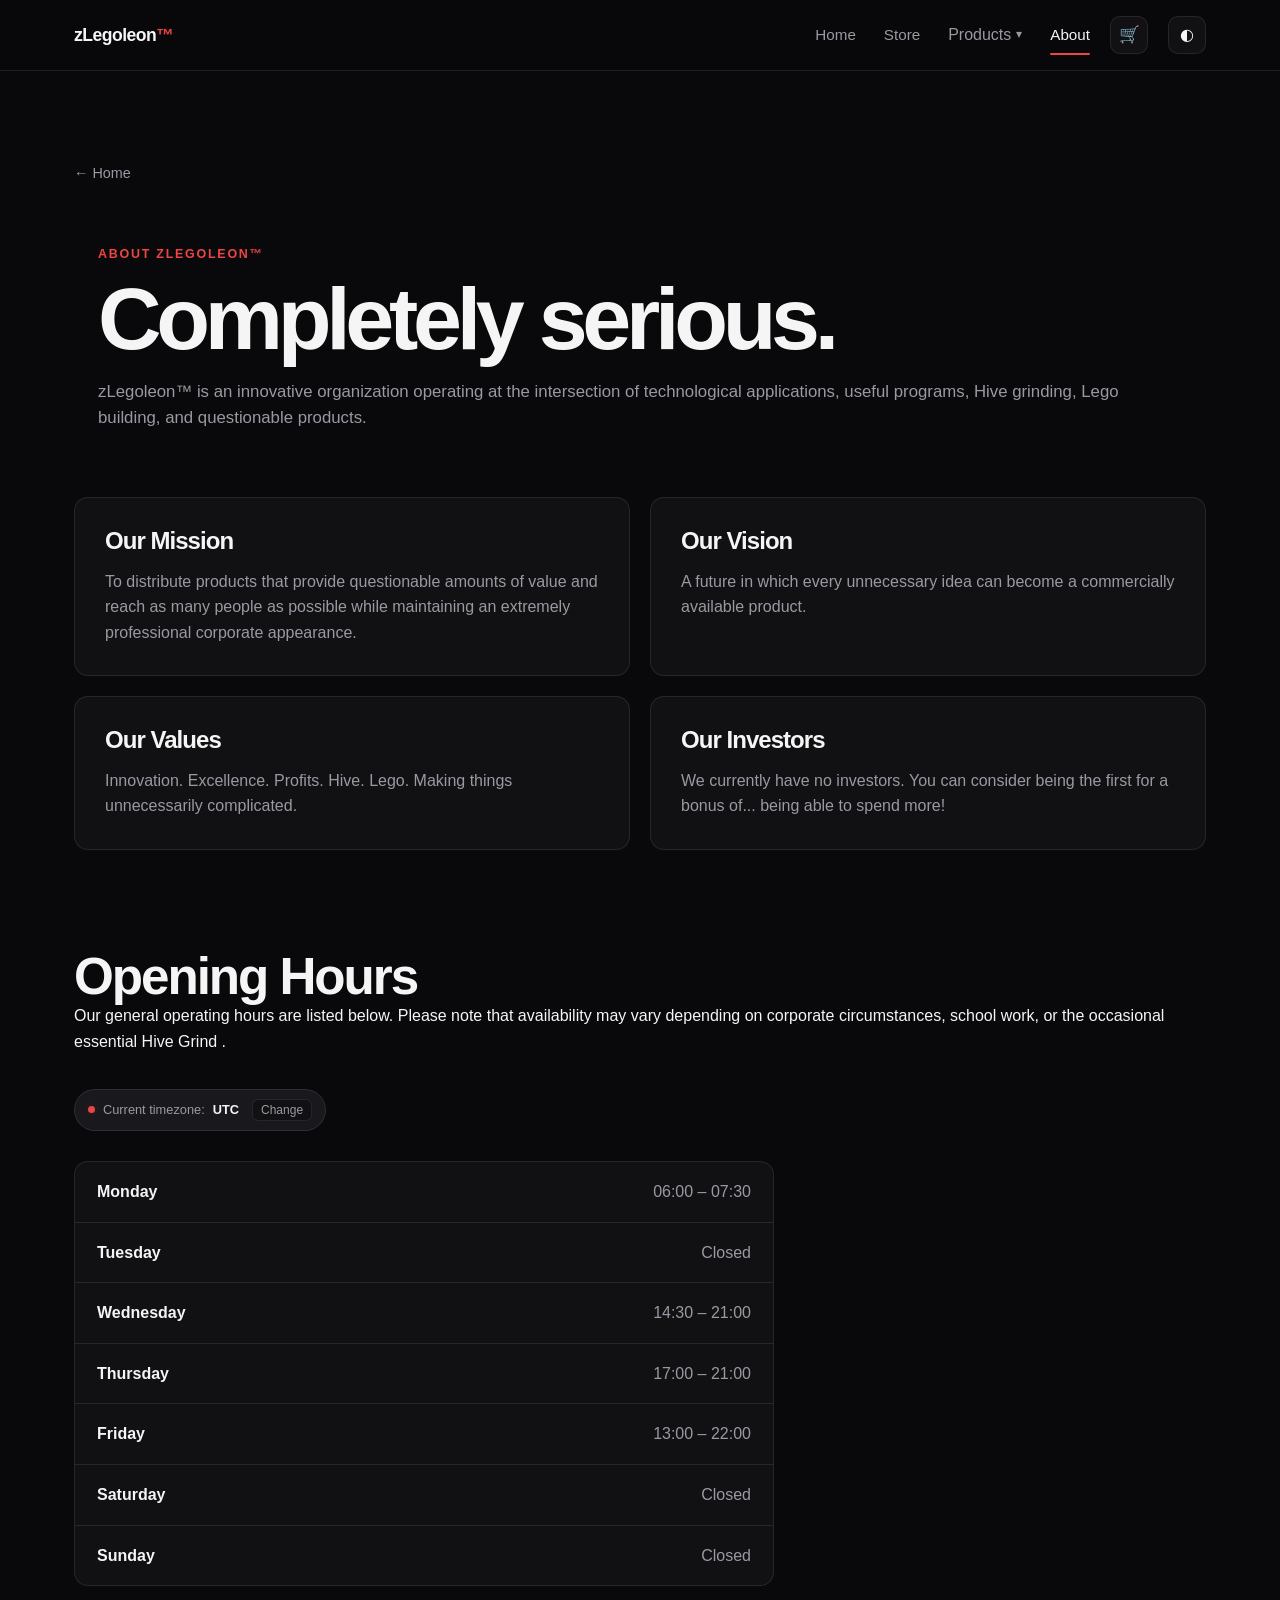
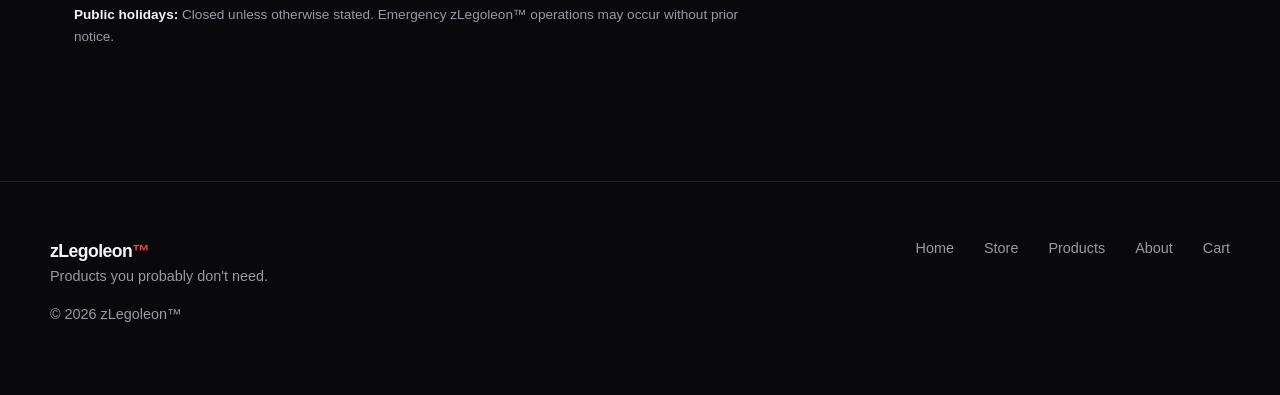
==== commit 222c184f: "edit text in about/index.html and edit opening hours" ====
--- a/about/index.html
+++ b/about/index.html
@@ -54,8 +54,9 @@
 
         <p class="page-description">
             zLegoleon™ is an innovative organization
-            operating at the intersection of commerce,
-            technology, and questionable decisions.
+            operating at the intersection of technological
+            applications, useful programs, Hive grinding,
+            Lego building, and questionable products.
         </p>
 
     </header>
@@ -75,8 +76,9 @@
             </h2>
 
             <p>
-                To manufacture and distribute products
-                that provide questionable amounts of value
+                To distribute products
+                that provide questionable amounts
+                of value and reach as many people as possible
                 while maintaining an extremely professional
                 corporate appearance.
             </p>
@@ -106,6 +108,7 @@
 
             <p>
                 Innovation. Excellence. Profits.
+                Hive. Lego.
                 Making things unnecessarily complicated.
             </p>
 
@@ -120,8 +123,8 @@
 
             <p>
                 We currently have no investors.
-                This is intentional.
-                Probably.
+                You can consider being the first for
+                a bonus of... being able to spend more!
             </p>
 
         </div>
@@ -144,9 +147,10 @@
             </h2>
 
             <p>
-                Our regular operating hours are listed below.
+                Our general operating hours are listed below.
                 Please note that availability may vary depending
-                on absolutely essential corporate circumstances.
+                on corporate circumstances, school work, or the
+                occasional essential Hive Grind .
             </p>
 
 
@@ -348,28 +352,25 @@
         timezone: "Europe/Berlin",
 
         monday: [
-            "08:00",
-            "18:00"
+            "07:00",
+            "08:30",
         ],
 
-        tuesday: [
-            "08:00",
-            "18:00"
+        tuesday: null,
+
+        wednesday: [
+            "15:30",
+            "22:00"
         ],
 
-        wednesday: [
-            "08:00",
-            "18:00"
+        thursday: [
+            "18:00",
+            "22:00"
         ],
 
-        thursday: [
-            "08:00",
-            "18:00"
-        ],
-
         friday: [
-            "08:00",
-            "16:00"
+            "14:00",
+            "23:00"
         ],
 
         saturday: null,
--- a/style.css
+++ b/style.css
@@ -91,18 +91,38 @@
     NAVIGATION
     ========================================================= */
 
- .navbar {
-     position: sticky;
-     top: 0;
-     z-index: 1000;
-
-     background: var(--nav-background);
-
-     backdrop-filter: blur(16px);
-     -webkit-backdrop-filter: blur(16px);
-
-     border-bottom: 1px solid var(--border);
- }
+.navbar {
+    position: fixed;
+    top: 0;
+    left: 0;
+    right: 0;
+
+    z-index: 1000;
+
+    background: var(--nav-background);
+
+    backdrop-filter: blur(16px);
+    -webkit-backdrop-filter: blur(16px);
+
+    border-bottom: 1px solid var(--border);
+
+    transition:
+        transform 0.25s ease-in-out;
+
+    will-change: transform;
+}
+
+.navbar.nav-hidden {
+    transform: translateY(-100%);
+}
+
+/*
+ * Keep the navbar's space in the document
+ * even though the actual navbar is fixed.
+ */
+#site-nav {
+    height: 70px;
+}
 
  .nav-container {
      max-width: var(--max-width);
@@ -1312,7 +1332,11 @@
     MOBILE
     ========================================================= */
 
- @media (max-width: 800px) {
+@media (max-width: 800px) {
+
+    #site-nav {
+        height: 62px;
+    }
 
      .nav-container {
          height: 62px;
@@ -1919,4 +1943,2343 @@
 .timezone-change:active {
     outline: 0;
     box-shadow: none;
-}+}
+
+/* =========================================================
+   NAVIGATION DROPDOWN
+   ========================================================= */
+
+.nav-dropdown {
+    position: relative;
+}
+
+
+.nav-dropdown-button {
+    appearance: none;
+    -webkit-appearance: none;
+
+    border: 0;
+    background: transparent;
+
+    color: var(--muted);
+
+    font: inherit;
+
+    padding: 0;
+
+    cursor: pointer;
+
+    display: inline-flex;
+    align-items: center;
+
+    gap: 5px;
+
+    transition:
+        color 0.2s ease;
+}
+
+
+.nav-dropdown-button:hover,
+.nav-dropdown-button.active {
+    color: var(--text);
+}
+
+
+.dropdown-arrow {
+    font-size: 0.75em;
+
+    transition:
+        transform 0.2s ease;
+}
+
+
+.nav-dropdown:hover
+.dropdown-arrow,
+.nav-dropdown.open
+.dropdown-arrow {
+    transform: rotate(180deg);
+}
+
+
+/* =========================================================
+   DROPDOWN MENU
+   ========================================================= */
+
+.nav-dropdown-menu {
+    position: absolute;
+
+    top: 100%;
+    left: 50%;
+
+    transform:
+        translateX(-50%)
+        translateY(-5px);
+
+    min-width: 160px;
+
+    padding: 12px 6px 6px;
+
+    background: var(--surface);
+
+    border: 1px solid var(--border);
+
+    border-radius: var(--radius-small);
+
+    box-shadow:
+        0 12px 30px rgba(0, 0, 0, 0.25);
+
+    opacity: 0;
+    visibility: hidden;
+    pointer-events: none;
+
+    transition:
+        opacity 0.18s ease,
+        transform 0.18s ease,
+        visibility 0.18s ease;
+
+    z-index: 100;
+}
+
+/* Desktop hover */
+
+.nav-dropdown:hover
+.nav-dropdown-menu,
+
+.nav-dropdown.open
+.nav-dropdown-menu {
+
+    opacity: 1;
+
+    visibility: visible;
+
+    pointer-events: auto;
+
+    transform:
+        translateX(-50%)
+        translateY(0);
+
+}
+
+
+/* Dropdown links */
+
+.nav-dropdown-menu a {
+
+    display: block;
+
+    padding: 9px 12px;
+
+    border-radius: 6px;
+
+    color: var(--muted);
+
+    text-decoration: none;
+
+    white-space: nowrap;
+
+    transition:
+        background 0.15s ease,
+        color 0.15s ease;
+
+}
+
+
+.nav-dropdown-menu a:hover {
+
+    background: var(--surface-light);
+
+    color: var(--text);
+
+}
+
+
+/* =========================================================
+   MOBILE
+   ========================================================= */
+
+@media (max-width: 700px) {
+
+    .nav-dropdown-menu {
+
+        position: static;
+
+        transform: none;
+
+        min-width: 0;
+
+        margin-top: 5px;
+
+        box-shadow: none;
+
+        display: none;
+
+        opacity: 1;
+
+        visibility: visible;
+
+        pointer-events: auto;
+
+    }
+
+
+    .nav-dropdown.open
+    .nav-dropdown-menu {
+
+        display: block;
+
+    }
+
+
+    .nav-dropdown:hover
+    .nav-dropdown-menu {
+
+        opacity: 1;
+
+        visibility: visible;
+
+    }
+
+}
+
+/* =========================================================
+   ONLYLEGO HERO
+   ========================================================= */
+
+.onlylego-hero {
+
+    min-height: calc(100vh - 72px);
+
+    display: grid;
+
+    grid-template-columns:
+        1fr 1fr;
+
+    align-items: center;
+
+    position: relative;
+
+    overflow: hidden;
+
+    border-bottom:
+        1px solid var(--border);
+
+}
+
+
+.onlylego-hero-content {
+
+    padding:
+        80px
+        max(40px, calc((100vw - var(--max-width)) / 2));
+
+    z-index: 2;
+
+}
+
+
+.onlylego-hero-content h1 {
+
+    font-size: clamp(
+        4rem,
+        9vw,
+        8rem
+    );
+
+    line-height: 0.9;
+
+    letter-spacing: -0.06em;
+
+    margin:
+        10px
+        0
+        25px;
+
+}
+
+
+.onlylego-hero-content > p:not(.eyebrow) {
+
+    max-width: 480px;
+
+    font-size: 1.15rem;
+
+    color: var(--muted);
+
+    line-height: 1.7;
+
+}
+
+
+/* =========================================================
+   HERO IMAGE
+   ========================================================= */
+
+.onlylego-hero-image {
+
+    height: 100%;
+
+    display: flex;
+
+    align-items: center;
+
+    justify-content: center;
+
+    overflow: hidden;
+
+}
+
+
+.onlylego-hero-image img {
+
+    width: 100%;
+
+    height: 100%;
+
+    object-fit: cover;
+
+    display: block;
+
+}
+
+
+/* =========================================================
+   SCROLL HINT
+   ========================================================= */
+
+.onlylego-scroll-hint {
+
+    display: inline-flex;
+
+    flex-direction: column;
+
+    gap: 7px;
+
+    margin-top: 70px;
+
+    color: var(--muted);
+
+    font-size: 0.8rem;
+
+    letter-spacing: 0.08em;
+
+    text-transform: uppercase;
+
+}
+
+
+.onlylego-scroll-hint span {
+
+    font-size: 1.3rem;
+
+    animation:
+        onlylegoScrollArrow
+        1.5s
+        ease-in-out
+        infinite;
+
+}
+
+
+@keyframes onlylegoScrollArrow {
+
+    0%,
+    100% {
+        transform: translateY(0);
+    }
+
+    50% {
+        transform: translateY(6px);
+    }
+
+}
+
+
+/* =========================================================
+   MOBILE
+   ========================================================= */
+
+@media (max-width: 700px) {
+
+    .onlylego-hero {
+
+        min-height:
+            calc(100vh - 64px);
+
+        grid-template-columns: 1fr;
+
+    }
+
+
+    .onlylego-hero-content {
+
+        padding:
+            60px
+            25px;
+
+        align-self: center;
+
+    }
+
+
+    .onlylego-hero-content h1 {
+
+        font-size: 4.5rem;
+
+    }
+
+
+    .onlylego-hero-image {
+
+        position: absolute;
+
+        inset: 0;
+
+        opacity: 0.25;
+
+    }
+
+
+    .onlylego-hero-content {
+
+        position: relative;
+
+    }
+
+}
+
+.onlylego-hero-image {
+    height: 100%;
+    display: flex;
+    align-items: center;
+    justify-content: center;
+    overflow: hidden;
+    position: relative;
+}
+
+
+/* Fade the image into the page on the left */
+
+.onlylego-hero-image::before {
+    content: "";
+
+    position: absolute;
+
+    left: 0;
+    top: 0;
+    bottom: 0;
+
+    width: 50%;
+
+    background:
+        linear-gradient(
+            to right,
+            var(--background),
+            transparent
+        );
+
+    z-index: 1;
+
+    pointer-events: none;
+}
+
+
+.onlylego-hero-image img {
+    width: 100%;
+    height: 100%;
+
+    object-fit: cover;
+
+    display: block;
+}
+
+/* =========================================================
+   ONLYLEGO GALLERY
+   ========================================================= */
+
+.onlylego-gallery {
+    display: grid;
+
+    grid-template-columns:
+        repeat(3, minmax(0, 1fr));
+
+    gap: 18px;
+}
+
+
+.gallery-item {
+    position: relative;
+
+    width: 100%;
+    aspect-ratio: 1 / 1;
+
+    padding: 0;
+
+    overflow: hidden;
+
+    border: 1px solid var(--border);
+    border-radius: var(--radius-medium);
+
+    background: var(--surface);
+
+    cursor: pointer;
+
+    transition:
+        transform 0.2s ease,
+        border-color 0.2s ease;
+}
+
+
+.gallery-item:hover {
+    transform: translateY(-3px);
+
+    border-color:
+        rgba(239, 68, 68, 0.45);
+}
+
+
+.gallery-item img {
+    width: 100%;
+    height: 100%;
+
+    display: block;
+
+    object-fit: cover;
+
+    transition:
+        transform 0.3s ease;
+}
+
+
+.gallery-item:hover img {
+    transform: scale(1.04);
+}
+
+
+/* =========================================================
+   GALLERY LIGHTBOX
+   ========================================================= */
+
+.gallery-lightbox {
+    position: fixed;
+
+    inset: 0;
+
+    z-index: 2000;
+
+    display: flex;
+
+    align-items: center;
+    justify-content: center;
+
+    padding: 40px;
+
+    background:
+        rgba(0, 0, 0, 0.88);
+
+    opacity: 0;
+    visibility: hidden;
+
+    pointer-events: none;
+
+    transition:
+        opacity 0.2s ease,
+        visibility 0.2s ease;
+}
+
+
+.gallery-lightbox.open {
+    opacity: 1;
+
+    visibility: visible;
+
+    pointer-events: auto;
+}
+
+
+.gallery-lightbox img {
+    max-width: 95vw;
+    max-height: 90vh;
+
+    width: auto;
+    height: auto;
+
+    object-fit: contain;
+
+    border-radius: var(--radius-small);
+
+    box-shadow:
+        0 20px 60px rgba(0, 0, 0, 0.5);
+}
+
+
+.gallery-lightbox-close {
+    position: absolute;
+
+    top: 20px;
+    right: 25px;
+
+    width: 45px;
+    height: 45px;
+
+    display: flex;
+    align-items: center;
+    justify-content: center;
+
+    padding: 0;
+
+    border: 0;
+
+    background: transparent;
+
+    color: white;
+
+    font-size: 2.2rem;
+    font-weight: 300;
+
+    line-height: 1;
+
+    cursor: pointer;
+
+    opacity: 0.75;
+
+    transition:
+        opacity 0.2s ease,
+        transform 0.2s ease;
+}
+
+
+.gallery-lightbox-close:hover {
+    opacity: 1;
+
+    transform: scale(1.1);
+}
+
+
+/* =========================================================
+   MOBILE
+   ========================================================= */
+
+@media (max-width: 800px) {
+
+    .onlylego-gallery {
+        grid-template-columns:
+            repeat(2, minmax(0, 1fr));
+
+        gap: 12px;
+    }
+
+}
+
+
+@media (max-width: 450px) {
+
+    .onlylego-gallery {
+        grid-template-columns: 1fr;
+    }
+
+}
+
+/* =========================================================
+   LEGROK™
+   ========================================================= */
+
+
+.legrok-hero {
+
+    min-height:
+        calc(100vh - 70px);
+
+    display:
+        flex;
+
+    align-items:
+        center;
+
+    justify-content:
+        center;
+
+    text-align:
+        center;
+
+    padding:
+        100px 25px;
+
+    border-bottom:
+        1px solid var(--border);
+
+    position:
+        relative;
+
+    overflow:
+        hidden;
+}
+
+
+/*
+ * Subtle background glow.
+ */
+
+.legrok-hero::before {
+
+    content: "";
+
+    position:
+        absolute;
+
+    width:
+        600px;
+
+    height:
+        600px;
+
+    border-radius:
+        50%;
+
+    background:
+        radial-gradient(
+            circle,
+            var(--accent-glow),
+            transparent 70%
+        );
+
+    top:
+        50%;
+
+    left:
+        50%;
+
+    transform:
+        translate(-50%, -50%);
+
+    pointer-events:
+        none;
+}
+
+
+.legrok-hero-content {
+
+    max-width:
+        800px;
+
+    position:
+        relative;
+
+    z-index:
+        1;
+}
+
+
+.legrok-hero h1 {
+
+    font-size:
+        clamp(5rem, 14vw, 10rem);
+
+    line-height:
+        0.85;
+
+    letter-spacing:
+        -0.07em;
+
+    margin:
+        15px 0 25px;
+}
+
+
+.legrok-tagline {
+
+    font-size:
+        clamp(1.4rem, 3vw, 2rem);
+
+    font-weight:
+        600;
+
+    margin:
+        0 0 25px;
+}
+
+
+.legrok-description {
+
+    max-width:
+        620px;
+
+    margin:
+        0 auto;
+
+    color:
+        var(--muted);
+
+    line-height:
+        1.7;
+
+    font-size:
+        1.05rem;
+}
+
+
+.legrok-status {
+
+    display:
+        inline-flex;
+
+    align-items:
+        center;
+
+    gap:
+        9px;
+
+    margin-top:
+        35px;
+
+    padding:
+        9px 15px;
+
+    border:
+        1px solid var(--border);
+
+    border-radius:
+        999px;
+
+    background:
+        var(--surface);
+
+    color:
+        var(--muted);
+
+    font-size:
+        0.85rem;
+}
+
+
+.legrok-status-dot {
+
+    width:
+        8px;
+
+    height:
+        8px;
+
+    border-radius:
+        50%;
+
+    background:
+        #22c55e;
+
+    box-shadow:
+        0 0 10px
+        rgba(34, 197, 94, 0.5);
+
+    animation:
+        legrokPulse 2s ease-in-out infinite;
+}
+
+
+@keyframes legrokPulse {
+
+    0%,
+    100% {
+        opacity: 1;
+    }
+
+    50% {
+        opacity: 0.4;
+    }
+
+}
+
+
+/* =========================================================
+   MODEL CARDS
+   ========================================================= */
+
+
+.legrok-grid {
+
+    display:
+        grid;
+
+    grid-template-columns:
+        repeat(4, minmax(0, 1fr));
+
+    gap:
+        15px;
+}
+
+
+.legrok-card {
+
+    padding:
+        25px;
+
+    border:
+        1px solid var(--border);
+
+    border-radius:
+        var(--radius-medium);
+
+    background:
+        var(--surface);
+
+    transition:
+        transform 0.2s ease,
+        border-color 0.2s ease;
+}
+
+
+.legrok-card:hover {
+
+    transform:
+        translateY(-3px);
+
+    border-color:
+        rgba(239, 68, 68, 0.4);
+}
+
+
+.legrok-card-label {
+
+    display:
+        block;
+
+    color:
+        var(--muted);
+
+    font-size:
+        0.75rem;
+
+    text-transform:
+        uppercase;
+
+    letter-spacing:
+        0.08em;
+
+    margin-bottom:
+        15px;
+}
+
+
+.legrok-card strong {
+
+    display:
+        block;
+
+    font-size:
+        1.7rem;
+
+    margin-bottom:
+        8px;
+}
+
+
+.legrok-card p {
+
+    margin:
+        0;
+
+    color:
+        var(--muted);
+
+    font-size:
+        0.85rem;
+
+    line-height:
+        1.5;
+}
+
+
+/* =========================================================
+   CHAT
+   ========================================================= */
+
+
+.legrok-chat-section {
+
+    max-width:
+        900px;
+
+    margin:
+        0 auto;
+}
+
+
+.legrok-chat {
+
+    border:
+        1px solid var(--border);
+
+    border-radius:
+        var(--radius-medium);
+
+    overflow:
+        hidden;
+
+    background:
+        var(--surface);
+
+    box-shadow:
+        0 20px 60px
+        rgba(0, 0, 0, 0.18);
+}
+
+
+.legrok-chat-header {
+
+    display:
+        flex;
+
+    align-items:
+        center;
+
+    justify-content:
+        space-between;
+
+    gap:
+        20px;
+
+    padding:
+        18px 20px;
+
+    border-bottom:
+        1px solid var(--border);
+}
+
+
+.legrok-chat-header strong {
+
+    display:
+        block;
+}
+
+
+.legrok-chat-header span {
+
+    display:
+        block;
+
+    margin-top:
+        3px;
+
+    color:
+        var(--muted);
+
+    font-size:
+        0.75rem;
+}
+
+
+#legrokModel {
+
+    appearance:
+        none;
+
+    -webkit-appearance:
+        none;
+
+    padding:
+        8px 30px 8px 10px;
+
+    border:
+        1px solid var(--border);
+
+    border-radius:
+        7px;
+
+    background:
+        var(--surface-light);
+
+    color:
+        var(--text);
+
+    font:
+        inherit;
+
+    font-size:
+        0.8rem;
+
+    cursor:
+        pointer;
+}
+
+
+.legrok-messages {
+
+    height:
+        430px;
+
+    overflow-y:
+        auto;
+
+    padding:
+        25px;
+
+    display:
+        flex;
+
+    flex-direction:
+        column;
+
+    gap:
+        20px;
+}
+
+
+.legrok-message {
+
+    max-width:
+        75%;
+
+    padding:
+        14px 17px;
+
+    border-radius:
+        12px;
+
+    line-height:
+        1.6;
+}
+
+
+.legrok-message p {
+
+    margin:
+        0;
+
+    font-size:
+        0.95rem;
+}
+
+
+.legrok-message-name {
+
+    margin-bottom:
+        5px;
+
+    font-size:
+        0.72rem;
+
+    font-weight:
+        600;
+
+    text-transform:
+        uppercase;
+
+    letter-spacing:
+        0.06em;
+
+    opacity:
+        0.7;
+}
+
+
+.legrok-message-ai {
+
+    align-self:
+        flex-start;
+
+    background:
+        var(--surface-light);
+
+    border:
+        1px solid var(--border);
+}
+
+
+.legrok-message-user {
+
+    align-self:
+        flex-end;
+
+    background:
+        var(--accent);
+
+    color:
+        white;
+}
+
+
+.legrok-input-area {
+
+    display:
+        flex;
+
+    gap:
+        10px;
+
+    padding:
+        15px;
+
+    border-top:
+        1px solid var(--border);
+}
+
+
+#legrokInput {
+
+    flex:
+        1;
+
+    min-width:
+        0;
+
+    padding:
+        12px 14px;
+
+    border:
+        1px solid var(--border);
+
+    border-radius:
+        8px;
+
+    background:
+        var(--background);
+
+    color:
+        var(--text);
+
+    font:
+        inherit;
+
+    outline:
+        none;
+}
+
+
+#legrokInput:focus {
+
+    border-color:
+        var(--accent);
+}
+
+
+#legrokSend {
+
+    padding:
+        0 20px;
+
+    border:
+        0;
+
+    border-radius:
+        8px;
+
+    background:
+        var(--accent);
+
+    color:
+        white;
+
+    font:
+        inherit;
+
+    font-weight:
+        600;
+
+    cursor:
+        pointer;
+
+    transition:
+        background 0.2s ease,
+        transform 0.2s ease;
+}
+
+
+#legrokSend:hover {
+
+    background:
+        var(--accent-light);
+
+    transform:
+        translateY(-1px);
+}
+
+
+#legrokSend:disabled {
+
+    opacity:
+        0.5;
+
+    cursor:
+        default;
+
+    transform:
+        none;
+}
+
+
+/* =========================================================
+   THINKING ANIMATION
+   ========================================================= */
+
+
+.thinking-dots {
+
+    display:
+        inline-block;
+
+    width:
+        20px;
+
+    overflow:
+        hidden;
+
+    vertical-align:
+        bottom;
+
+    animation:
+        legrokDots 1.2s steps(4, end) infinite;
+}
+
+
+@keyframes legrokDots {
+
+    0% {
+        width: 0;
+    }
+
+    100% {
+        width: 20px;
+    }
+
+}
+
+
+/* =========================================================
+   DISCLAIMER
+   ========================================================= */
+
+
+.legrok-disclaimer {
+
+    max-width:
+        750px;
+
+    margin:
+        0 auto;
+
+    padding:
+        40px;
+
+    border:
+        1px solid var(--border);
+
+    border-radius:
+        var(--radius-medium);
+
+    background:
+        var(--surface);
+}
+
+
+.legrok-disclaimer h2 {
+
+    margin:
+        10px 0 15px;
+
+    font-size:
+        clamp(1.6rem, 4vw, 2.4rem);
+
+    letter-spacing:
+        -0.03em;
+}
+
+
+.legrok-disclaimer p:not(.eyebrow) {
+
+    color:
+        var(--muted);
+
+    line-height:
+        1.7;
+}
+
+
+/* =========================================================
+   MOBILE
+   ========================================================= */
+
+
+@media (max-width: 800px) {
+
+    .legrok-hero {
+        min-height:
+            calc(100vh - 62px);
+    }
+
+
+    .legrok-grid {
+
+        grid-template-columns:
+            repeat(2, minmax(0, 1fr));
+
+    }
+
+
+    .legrok-message {
+
+        max-width:
+            88%;
+
+    }
+
+}
+
+
+@media (max-width: 500px) {
+
+    .legrok-hero h1 {
+        font-size:
+            5rem;
+    }
+
+
+    .legrok-description {
+        font-size:
+            0.95rem;
+    }
+
+
+    .legrok-grid {
+        grid-template-columns:
+            1fr;
+    }
+
+
+    .legrok-chat-header {
+        align-items:
+            flex-start;
+
+        flex-direction:
+            column;
+    }
+
+
+    #legrokModel {
+        width:
+            100%;
+    }
+
+
+    .legrok-messages {
+        height:
+            380px;
+
+        padding:
+            18px;
+    }
+
+
+    .legrok-input-area {
+        padding:
+            10px;
+    }
+
+
+    #legrokSend {
+        padding:
+            0 15px;
+    }
+
+
+    .legrok-disclaimer {
+        padding:
+            25px;
+    }
+
+}
+
+/* =========================================================
+   LEGROK™ FULLSCREEN
+   ========================================================= */
+
+
+.legrok-fullscreen {
+
+    height:
+        calc(100vh - 70px);
+
+    padding:
+        0;
+
+    overflow:
+        hidden;
+}
+
+
+.legrok-fullscreen-inner {
+
+    height:
+        100%;
+
+    max-width:
+        1200px;
+
+    margin:
+        0 auto;
+
+    display:
+        flex;
+
+    flex-direction:
+        column;
+
+    border-left:
+        1px solid var(--border);
+
+    border-right:
+        1px solid var(--border);
+
+    background:
+        var(--surface);
+}
+
+
+/* =========================================================
+   HEADER
+   ========================================================= */
+
+
+.legrok-fullscreen-header {
+
+    flex-shrink:
+        0;
+
+    display:
+        flex;
+
+    align-items:
+        center;
+
+    justify-content:
+        space-between;
+
+    gap:
+        20px;
+
+    padding:
+        18px 25px;
+
+    border-bottom:
+        1px solid var(--border);
+
+    background:
+        var(--surface);
+}
+
+
+.legrok-fullscreen-title {
+
+    display:
+        flex;
+
+    align-items:
+        center;
+
+    gap:
+        9px;
+
+    font-size:
+        1.05rem;
+}
+
+
+.legrok-fullscreen-title
+.legrok-status-dot {
+
+    flex-shrink:
+        0;
+}
+
+
+.legrok-fullscreen-subtitle {
+
+    display:
+        block;
+
+    margin-top:
+        3px;
+
+    margin-left:
+        17px;
+
+    color:
+        var(--muted);
+
+    font-size:
+        0.75rem;
+}
+
+
+.legrok-fullscreen-actions {
+
+    display:
+        flex;
+
+    align-items:
+        center;
+
+    gap:
+        10px;
+}
+
+
+.legrok-fullscreen-actions select {
+
+    appearance:
+        none;
+
+    -webkit-appearance:
+        none;
+
+    padding:
+        8px 10px;
+
+    border:
+        1px solid var(--border);
+
+    border-radius:
+        7px;
+
+    background:
+        var(--surface-light);
+
+    color:
+        var(--text);
+
+    font:
+        inherit;
+
+    font-size:
+        0.8rem;
+
+    cursor:
+        pointer;
+}
+
+
+.legrok-fullscreen-exit {
+
+    padding:
+        8px 12px;
+
+    border:
+        1px solid var(--border);
+
+    border-radius:
+        7px;
+
+    color:
+        var(--muted);
+
+    text-decoration:
+        none;
+
+    font-size:
+        0.8rem;
+
+    transition:
+        background 0.2s ease,
+        color 0.2s ease;
+}
+
+
+.legrok-fullscreen-exit:hover {
+
+    background:
+        var(--surface-light);
+
+    color:
+        var(--text);
+}
+
+
+/* =========================================================
+   FULLSCREEN CHAT
+   ========================================================= */
+
+
+.legrok-fullscreen
+.legrok-messages {
+
+    flex:
+        1;
+
+    min-height:
+        0;
+
+    height:
+        auto;
+
+    max-width:
+        900px;
+
+    width:
+        100%;
+
+    margin:
+        0 auto;
+
+    padding:
+        30px 25px;
+
+    box-sizing:
+        border-box;
+}
+
+
+.legrok-fullscreen
+.legrok-input-area {
+
+    flex-shrink:
+        0;
+
+    width:
+        100%;
+
+    max-width:
+        900px;
+
+    margin:
+        0 auto;
+
+    box-sizing:
+        border-box;
+
+    padding:
+        15px 25px 25px;
+
+    border-top:
+        0;
+}
+
+
+/* =========================================================
+   MOBILE
+   ========================================================= */
+
+
+@media (max-width: 800px) {
+
+    .legrok-fullscreen {
+
+        height:
+            calc(100vh - 62px);
+
+    }
+
+
+    .legrok-fullscreen-inner {
+
+        border-left:
+            0;
+
+        border-right:
+            0;
+
+    }
+
+
+    .legrok-fullscreen-header {
+
+        padding:
+            14px 18px;
+
+    }
+
+
+    .legrok-fullscreen-subtitle {
+
+        display:
+            none;
+
+    }
+
+
+    .legrok-fullscreen-actions {
+
+        gap:
+            6px;
+
+    }
+
+
+    .legrok-fullscreen-actions select {
+
+        max-width:
+            120px;
+
+    }
+
+
+    .legrok-fullscreen-exit {
+
+        padding:
+            8px 10px;
+
+    }
+
+
+    .legrok-fullscreen
+    .legrok-messages {
+
+        padding:
+            20px 15px;
+
+    }
+
+
+    .legrok-fullscreen
+    .legrok-input-area {
+
+        padding:
+            10px 15px 15px;
+
+    }
+
+}
+
+.legrok-chat-actions {
+
+    display:
+        flex;
+
+    align-items:
+        center;
+
+    gap:
+        8px;
+}
+
+
+.legrok-fullscreen-button {
+
+    display:
+        inline-flex;
+
+    align-items:
+        center;
+
+    gap:
+        5px;
+
+    padding:
+        8px 10px;
+
+    border:
+        1px solid var(--border);
+
+    border-radius:
+        7px;
+
+    background:
+        var(--surface-light);
+
+    color:
+        var(--muted);
+
+    text-decoration:
+        none;
+
+    font-size:
+        0.8rem;
+
+    transition:
+        background 0.2s ease,
+        color 0.2s ease;
+}
+
+
+.legrok-fullscreen-button:hover {
+
+    background:
+        var(--surface);
+
+    color:
+        var(--text);
+}
+
+
+@media (max-width: 500px) {
+
+    .legrok-fullscreen-button span {
+        display:
+            none;
+    }
+
+}
+
+/* =========================================================
+   404 ERROR PAGE
+   ========================================================= */
+
+
+.error-page {
+
+    min-height:
+        calc(100vh - 70px);
+
+    display:
+        flex;
+
+    align-items:
+        center;
+
+    justify-content:
+        center;
+
+    padding:
+        80px 25px;
+
+    text-align:
+        center;
+
+    position:
+        relative;
+
+    overflow:
+        hidden;
+}
+
+
+/*
+ * Very subtle red glow behind the error.
+ */
+
+.error-page::before {
+
+    content:
+        "";
+
+    position:
+        absolute;
+
+    width:
+        550px;
+
+    height:
+        550px;
+
+    border-radius:
+        50%;
+
+    background:
+        radial-gradient(
+            circle,
+            var(--accent-glow),
+            transparent 70%
+        );
+
+    top:
+        50%;
+
+    left:
+        50%;
+
+    transform:
+        translate(
+            -50%,
+            -50%
+        );
+
+    pointer-events:
+        none;
+
+}
+
+
+/* =========================================================
+   CONTENT
+   ========================================================= */
+
+
+.error-content {
+
+    position:
+        relative;
+
+    z-index:
+        1;
+
+    width:
+        100%;
+
+    max-width:
+        700px;
+
+}
+
+
+.error-content h1 {
+
+    margin:
+        10px 0 5px;
+
+    font-size:
+        clamp(
+            7rem,
+            20vw,
+            13rem
+        );
+
+    line-height:
+        0.85;
+
+    letter-spacing:
+        -0.08em;
+
+}
+
+
+.error-content h2 {
+
+    margin:
+        25px 0 15px;
+
+    font-size:
+        clamp(
+            1.5rem,
+            4vw,
+            2.2rem
+        );
+
+    letter-spacing:
+        -0.03em;
+
+}
+
+
+.error-description {
+
+    max-width:
+        540px;
+
+    margin:
+        0 auto;
+
+    color:
+        var(--muted);
+
+    line-height:
+        1.7;
+
+}
+
+
+/* =========================================================
+   ERROR BOX
+   ========================================================= */
+
+
+.error-box {
+
+    margin:
+        35px auto 0;
+
+    max-width:
+        550px;
+
+    padding:
+        20px;
+
+    text-align:
+        left;
+
+    border:
+        1px solid var(--border);
+
+    border-radius:
+        var(--radius-medium);
+
+    background:
+        var(--surface);
+
+}
+
+
+.error-box-status {
+
+    display:
+        flex;
+
+    align-items:
+        center;
+
+    gap:
+        9px;
+
+    font-size:
+        0.8rem;
+
+    font-weight:
+        600;
+
+}
+
+
+.error-dot {
+
+    width:
+        8px;
+
+    height:
+        8px;
+
+    flex-shrink:
+        0;
+
+    border-radius:
+        50%;
+
+    background:
+        var(--accent);
+
+    box-shadow:
+        0 0 10px
+        var(--accent-glow);
+
+}
+
+
+.error-box p {
+
+    margin:
+        15px 0;
+
+    color:
+        var(--muted);
+
+    font-size:
+        0.9rem;
+
+    line-height:
+        1.6;
+
+}
+
+
+.error-code {
+
+    display:
+        block;
+
+    padding-top:
+        12px;
+
+    border-top:
+        1px solid var(--border);
+
+    color:
+        var(--muted);
+
+    font-family:
+        monospace;
+
+    font-size:
+        0.7rem;
+
+    letter-spacing:
+        0.05em;
+
+}
+
+
+/* =========================================================
+   BUTTONS
+   ========================================================= */
+
+
+.error-actions {
+
+    display:
+        flex;
+
+    justify-content:
+        center;
+
+    gap:
+        10px;
+
+    margin-top:
+        25px;
+
+}
+
+
+.error-button {
+
+    display:
+        inline-flex;
+
+    align-items:
+        center;
+
+    justify-content:
+        center;
+
+    min-height:
+        42px;
+
+    padding:
+        0 18px;
+
+    border:
+        1px solid var(--border);
+
+    border-radius:
+        var(--radius-small);
+
+    background:
+        var(--surface);
+
+    color:
+        var(--text);
+
+    font:
+        inherit;
+
+    font-size:
+        0.9rem;
+
+    text-decoration:
+        none;
+
+    cursor:
+        pointer;
+
+    transition:
+        transform 0.2s ease,
+        background 0.2s ease,
+        border-color 0.2s ease;
+
+}
+
+
+.error-button:hover {
+
+    transform:
+        translateY(-2px);
+
+    background:
+        var(--surface-light);
+
+    border-color:
+        var(--accent);
+
+}
+
+
+.error-button-primary {
+
+    background:
+        var(--accent);
+
+    border-color:
+        var(--accent);
+
+    color:
+        white;
+
+}
+
+
+.error-button-primary:hover {
+
+    background:
+        var(--accent-light);
+
+    border-color:
+        var(--accent-light);
+
+}
+
+
+/* =========================================================
+   LEGROK MESSAGE
+   ========================================================= */
+
+
+.error-legrok {
+
+    margin:
+        35px auto 0;
+
+    color:
+        var(--muted);
+
+    font-size:
+        0.8rem;
+
+    font-style:
+        italic;
+
+}
+
+
+.error-legrok span {
+
+    color:
+        var(--text);
+
+    font-style:
+        normal;
+
+    font-weight:
+        600;
+
+}
+
+
+/* =========================================================
+   MOBILE
+   ========================================================= */
+
+
+@media (max-width: 800px) {
+
+    .error-page {
+
+        min-height:
+            calc(100vh - 62px);
+
+        padding:
+            60px 20px;
+
+    }
+
+
+    .error-content h1 {
+
+        font-size:
+            7rem;
+
+    }
+
+
+    .error-box {
+
+        padding:
+            17px;
+
+    }
+
+}
+
+
+@media (max-width: 450px) {
+
+    .error-actions {
+
+        flex-direction:
+            column;
+
+    }
+
+
+    .error-button {
+
+        width:
+            100%;
+
+    }
+
+}
+
